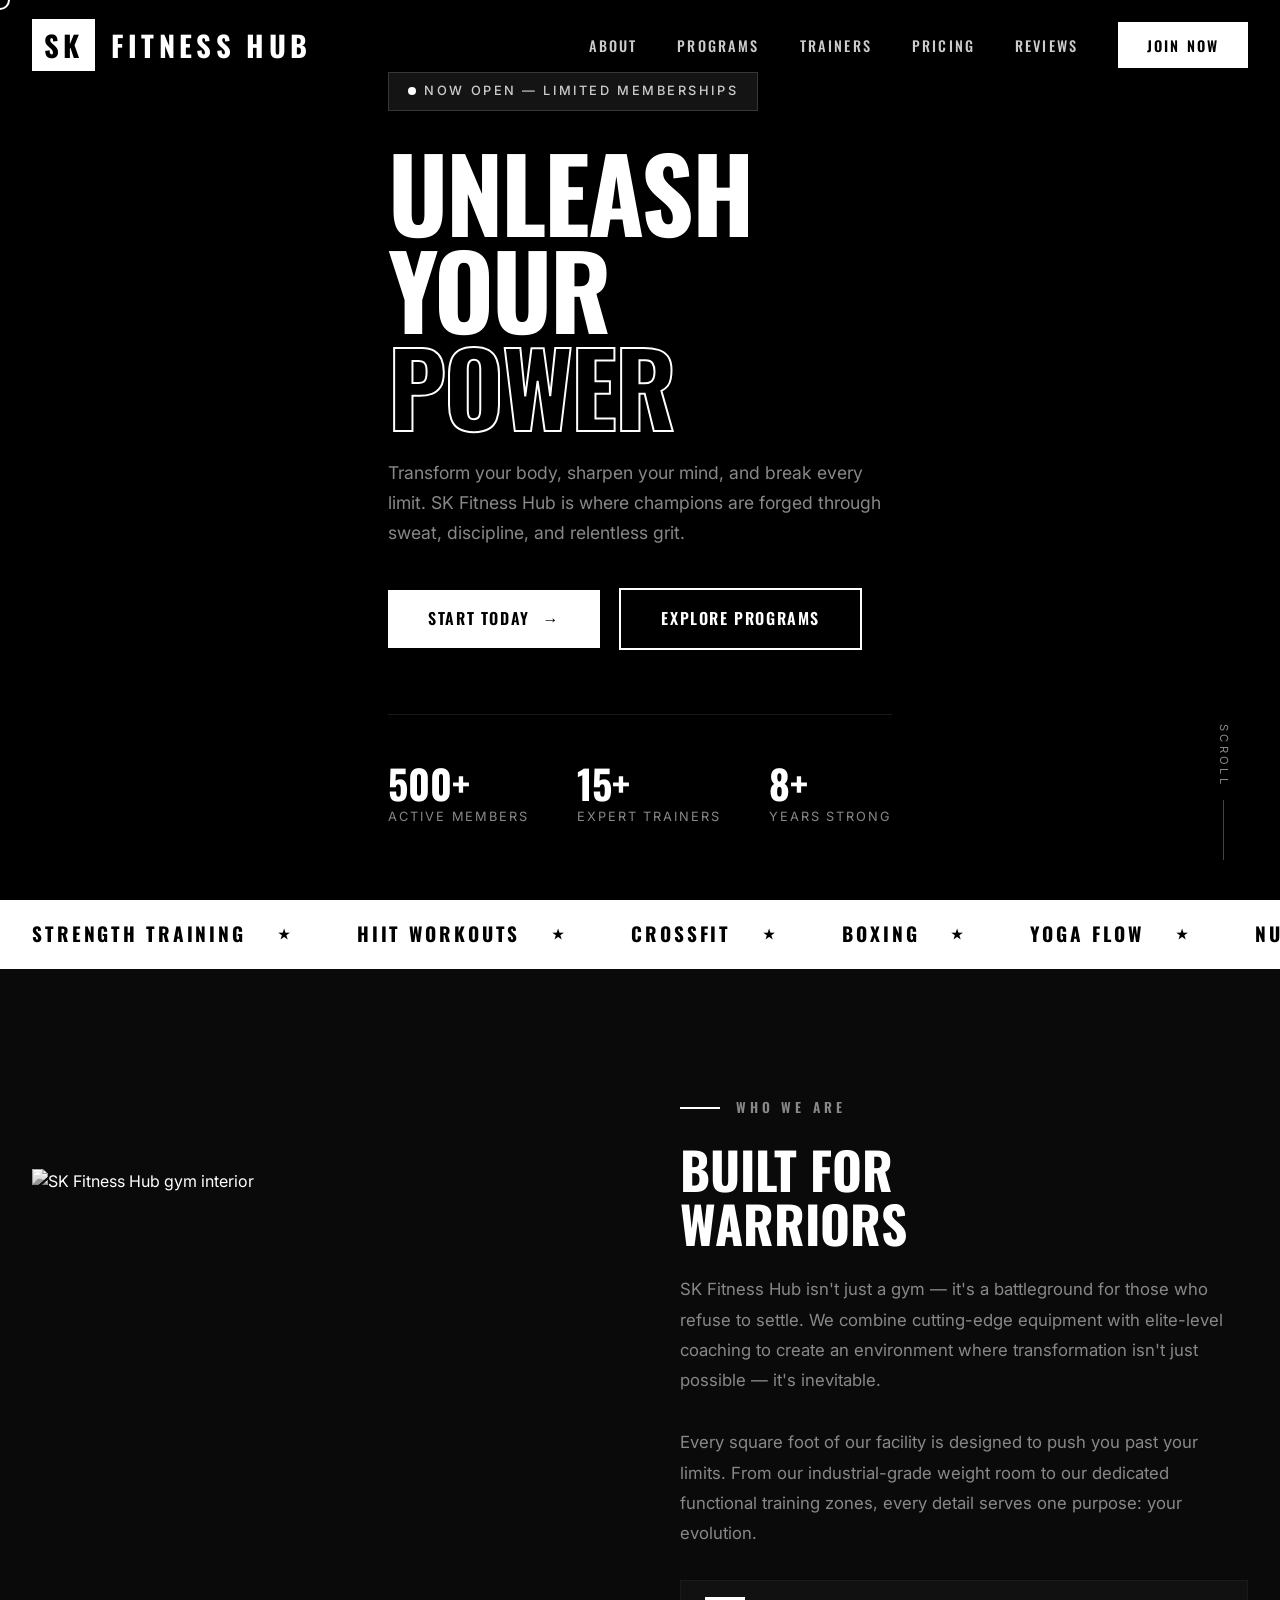
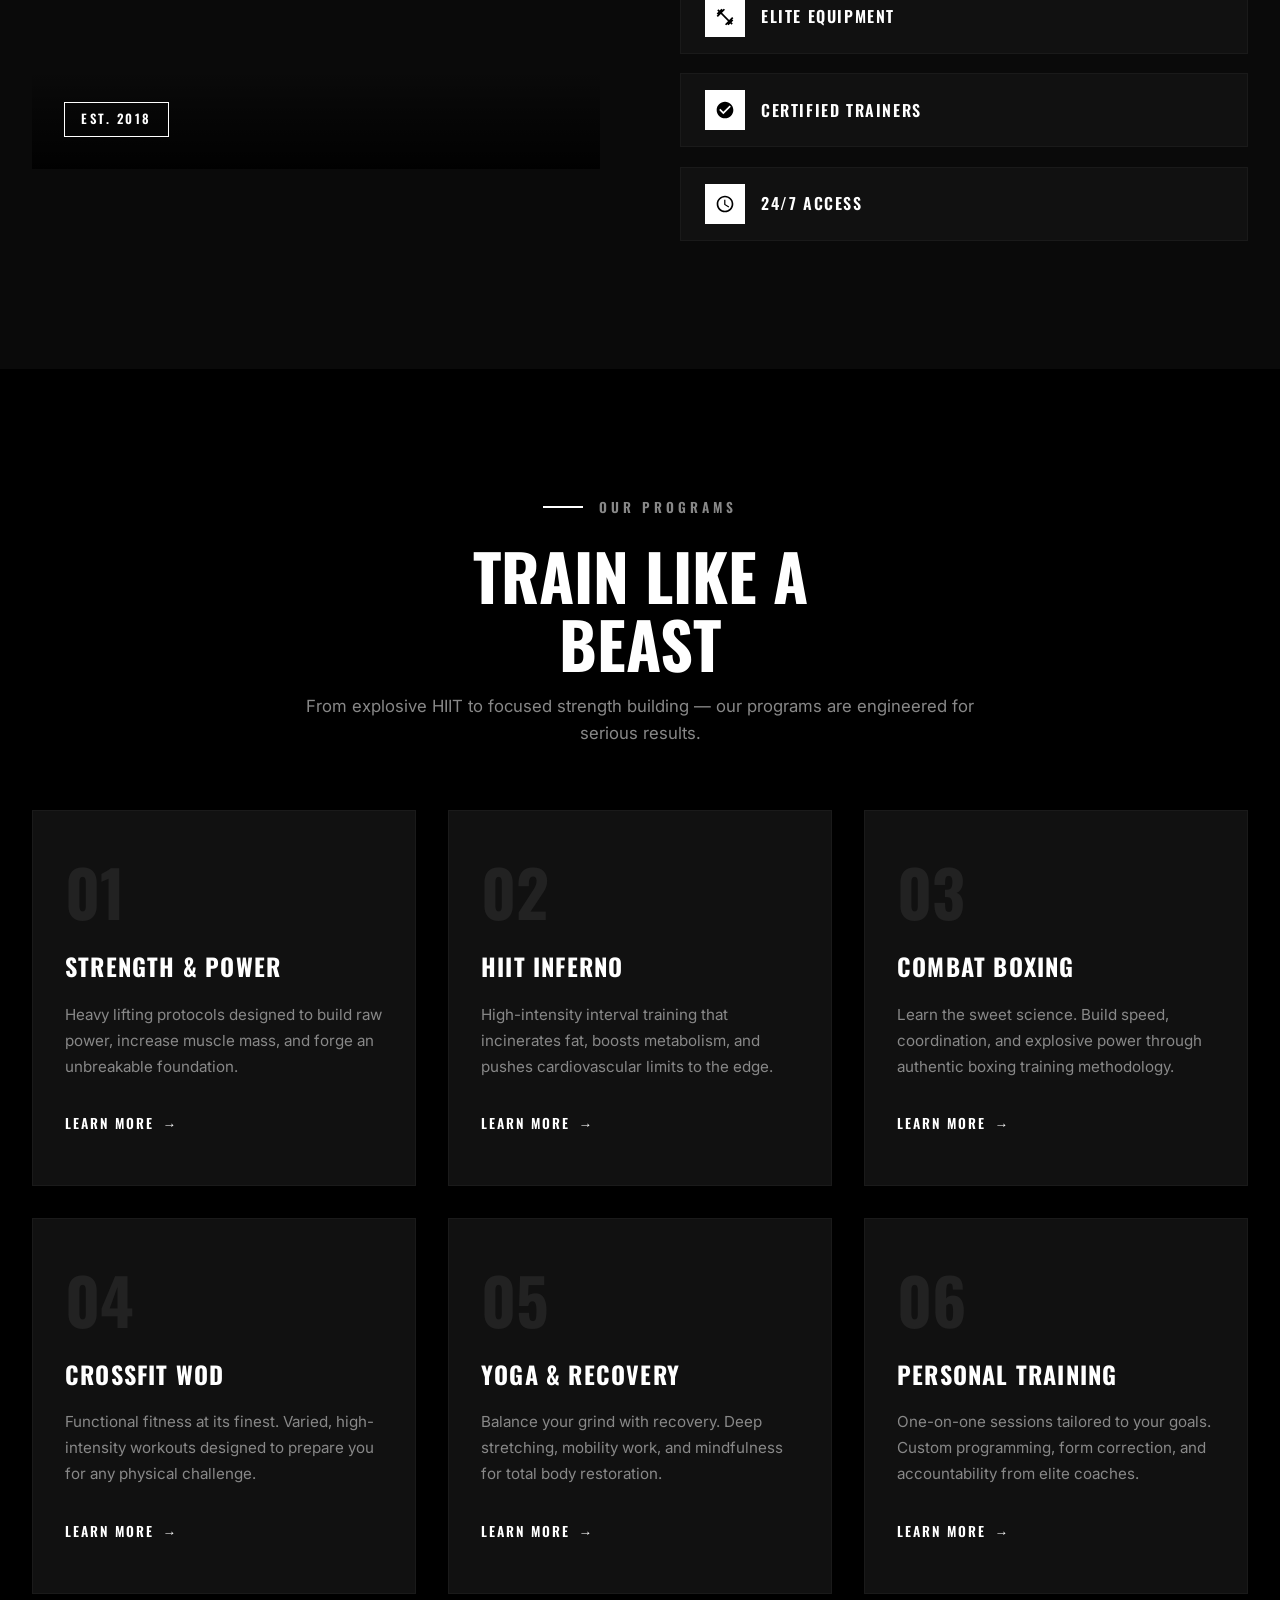
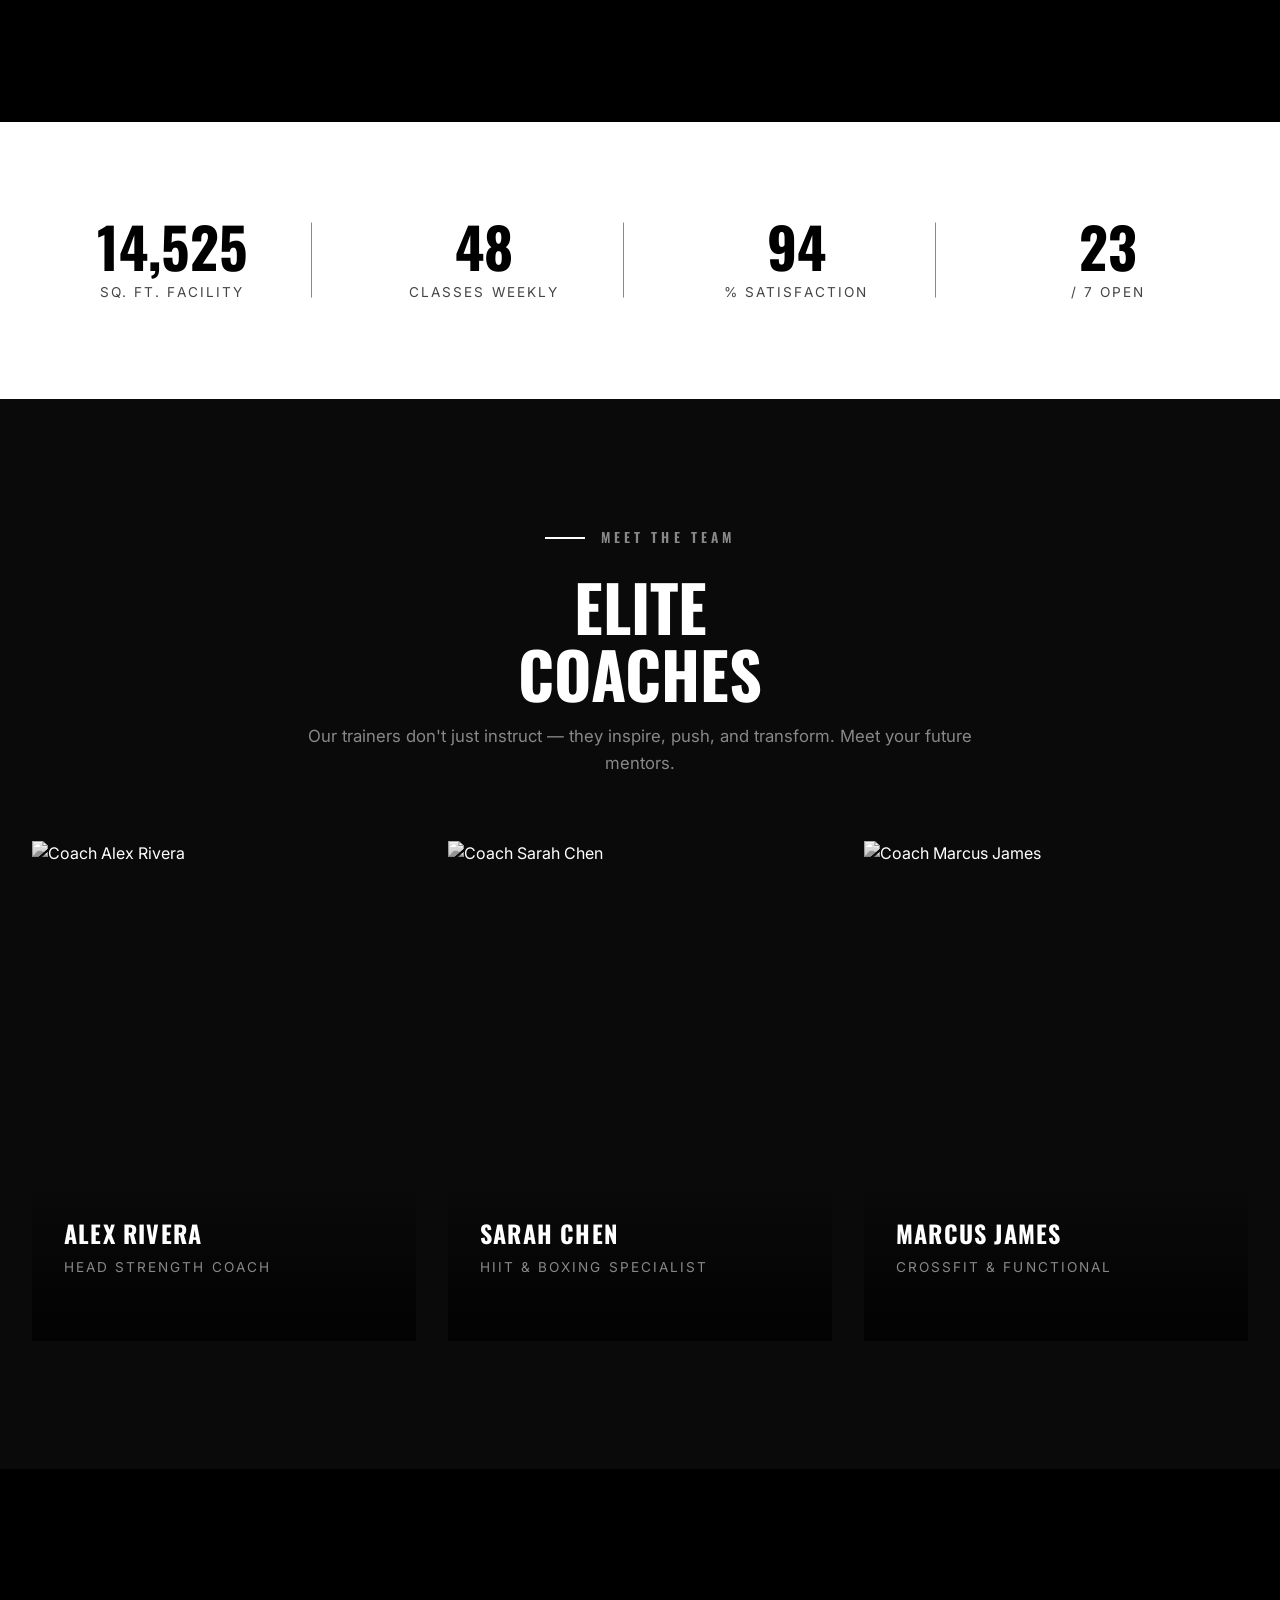
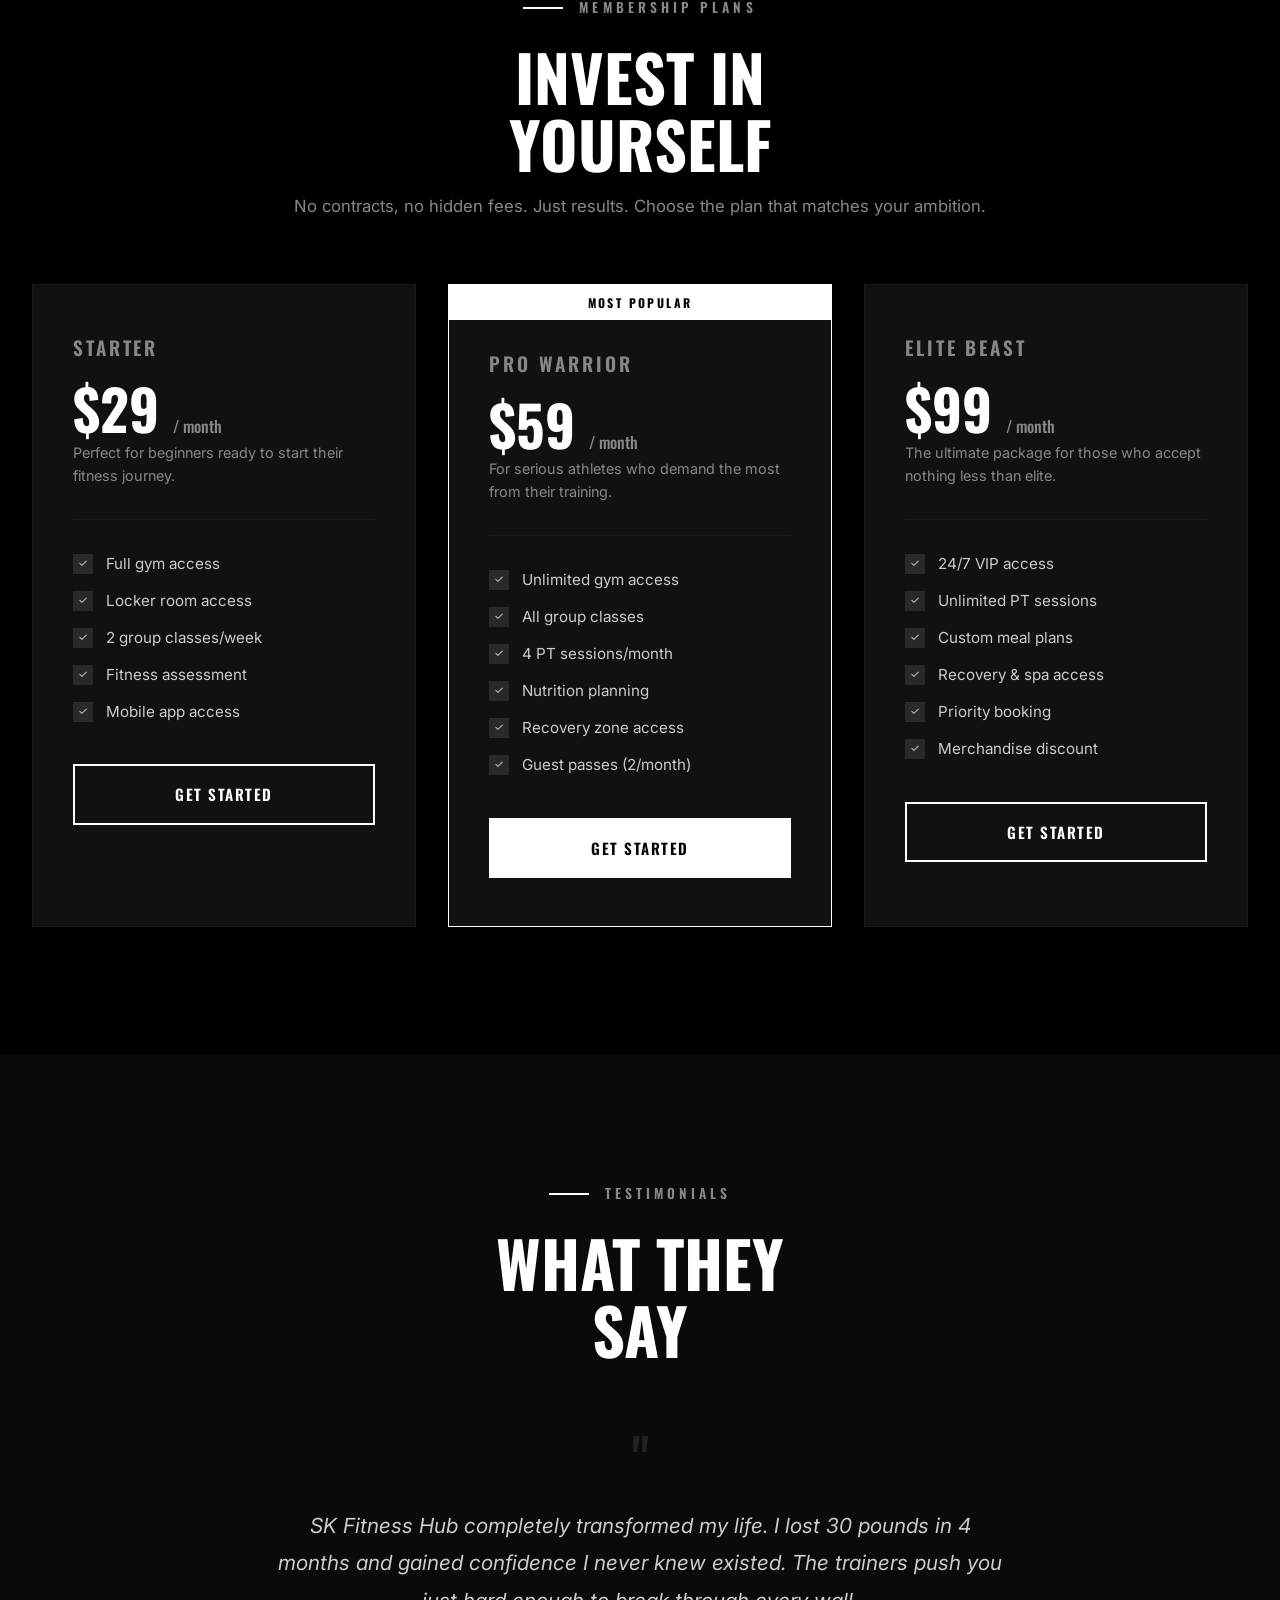
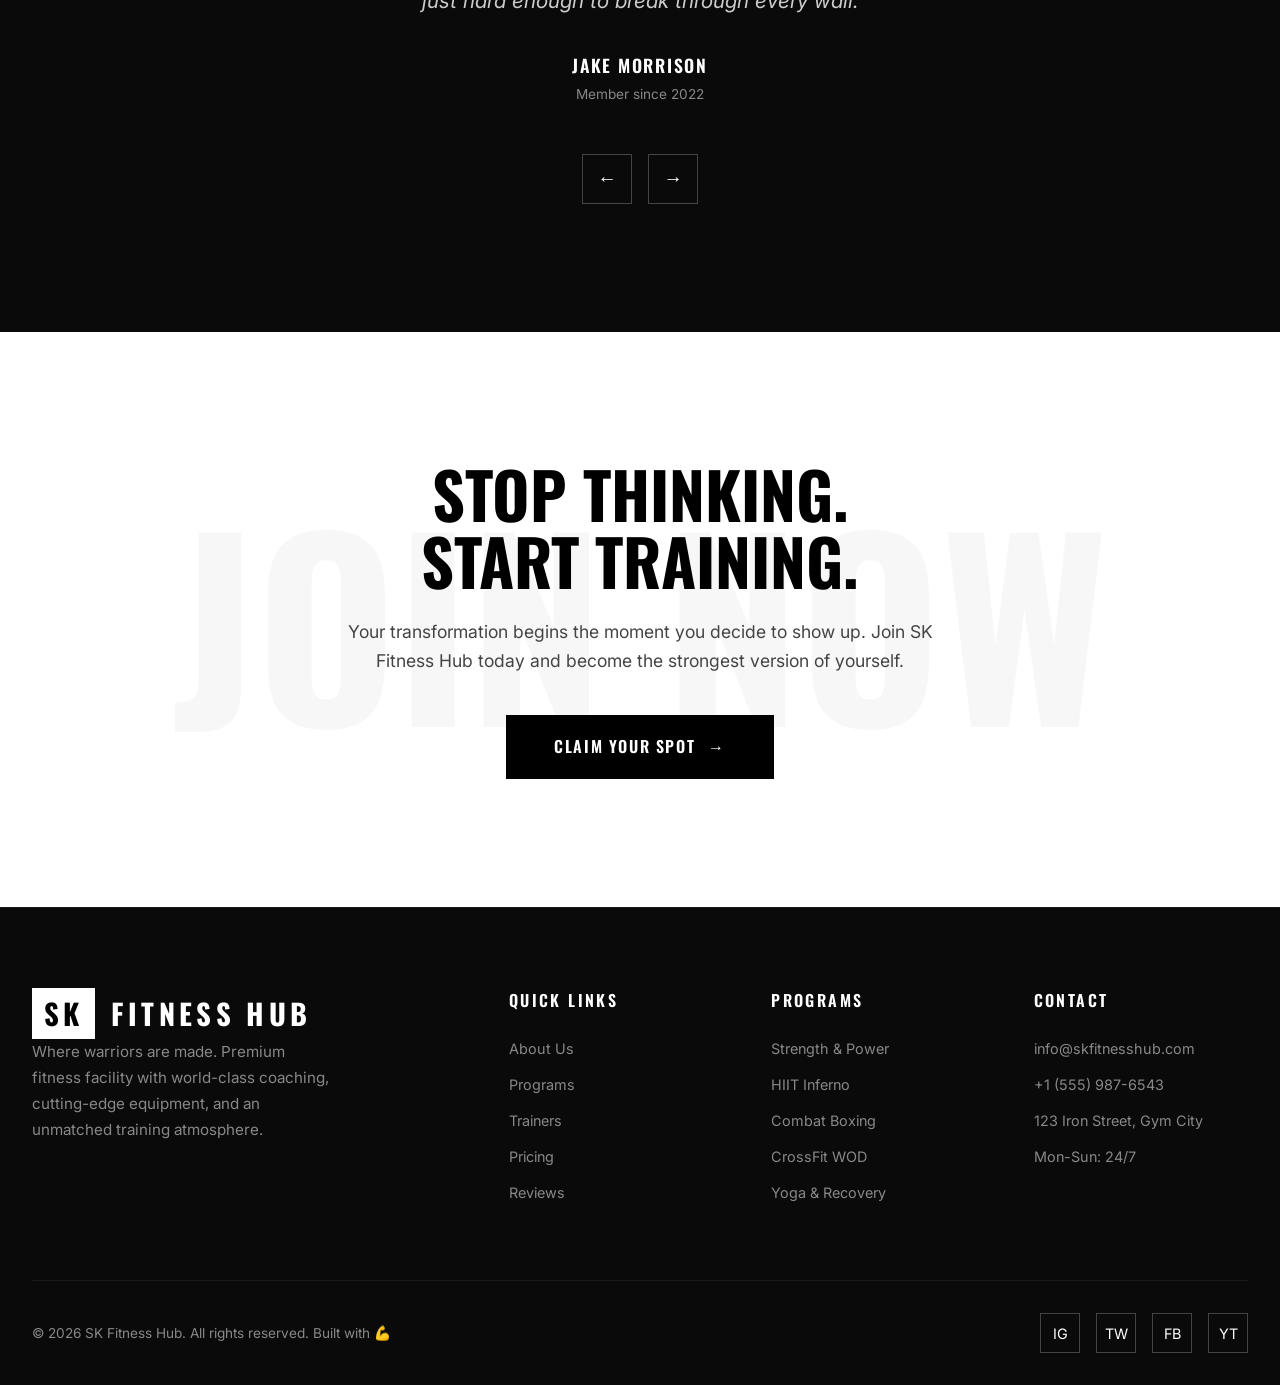
==== index.html @ d4495eb9 "Add files via upload" ====
<!DOCTYPE html>
<html lang="en">
<head>
  <meta charset="UTF-8">
  <meta name="viewport" content="width=device-width, initial-scale=1.0">
  <meta name="description" content="SK Fitness Hub — Unleash your power. Premium gym & fitness center with world-class trainers, modern equipment, and transformative programs.">
  <title>SK Fitness Hub — Unleash Your Power</title>
  <link rel="stylesheet" href="styles.css">
  <link rel="icon" href="data:image/svg+xml,<svg xmlns='http://www.w3.org/2000/svg' viewBox='0 0 100 100'><text y='.9em' font-size='90'>🏋️</text></svg>">
</head>
<body>

  <!-- LOADER -->
  <div id="loader">
    <div class="loader-content">
      <div class="loader-text">SK Fitness</div>
      <div class="loader-bar"></div>
    </div>
  </div>

  <!-- CUSTOM CURSOR -->
  <div class="cursor" id="cursor"></div>

  <!-- NAVBAR -->
  <nav class="navbar" id="navbar">
    <div class="container">
      <a href="#" class="logo"><span>SK</span> FITNESS HUB</a>
      <div class="nav-links" id="navLinks">
        <a href="#about">About</a>
        <a href="#programs">Programs</a>
        <a href="#trainers">Trainers</a>
        <a href="#pricing">Pricing</a>
        <a href="#testimonials">Reviews</a>
        <a href="#contact" class="nav-cta">Join Now</a>
      </div>
      <div class="menu-toggle" id="menuToggle">
        <span></span>
        <span></span>
        <span></span>
      </div>
    </div>
  </nav>

  <!-- HERO -->
  <section class="hero" id="hero">
    <div class="hero-bg">
      <img src="images/hero.png" alt="Fitness training">
    </div>
    <div class="hero-overlay"></div>
    <div class="container hero-content">
      <div class="hero-badge">
        <span class="dot"></span>
        Now Open — Limited Memberships
      </div>
      <h1>
        <div class="line"><span>Unleash</span></div>
        <div class="line"><span>Your</span></div>
        <div class="line"><span class="outline-text">Power</span></div>
      </h1>
      <p class="hero-desc">
        Transform your body, sharpen your mind, and break every limit. SK Fitness Hub is where champions are forged through sweat, discipline, and relentless grit.
      </p>
      <div class="hero-actions">
        <a href="#pricing" class="btn-primary">
          <span>Start Today</span>
          <span class="arrow">→</span>
        </a>
        <a href="#programs" class="btn-outline">Explore Programs</a>
      </div>
      <div class="hero-stats">
        <div class="stat">
          <div class="stat-number" data-count="500">0</div>
          <div class="stat-label">Active Members</div>
        </div>
        <div class="stat">
          <div class="stat-number" data-count="15">0</div>
          <div class="stat-label">Expert Trainers</div>
        </div>
        <div class="stat">
          <div class="stat-number" data-count="8">0</div>
          <div class="stat-label">Years Strong</div>
        </div>
      </div>
    </div>
    <div class="scroll-indicator">
      <span>Scroll</span>
      <div class="scroll-line"></div>
    </div>
  </section>

  <!-- MARQUEE -->
  <div class="marquee-section">
    <div class="marquee-track">
      <span>Strength Training</span>
      <span>HIIT Workouts</span>
      <span>CrossFit</span>
      <span>Boxing</span>
      <span>Yoga Flow</span>
      <span>Nutrition Plans</span>
      <span>Personal Training</span>
      <span>Body Building</span>
      <span>Strength Training</span>
      <span>HIIT Workouts</span>
      <span>CrossFit</span>
      <span>Boxing</span>
      <span>Yoga Flow</span>
      <span>Nutrition Plans</span>
      <span>Personal Training</span>
      <span>Body Building</span>
    </div>
  </div>

  <!-- ABOUT -->
  <section class="about section-padding" id="about">
    <div class="container about-grid">
      <div class="about-image reveal-left">
        <img src="images/gym.png" alt="SK Fitness Hub gym interior">
        <div class="about-image-overlay">
          <span class="tag">Est. 2018</span>
        </div>
      </div>
      <div class="about-text reveal-right">
        <div class="section-label">Who We Are</div>
        <h2>Built for<br>Warriors</h2>
        <p>
          SK Fitness Hub isn't just a gym — it's a battleground for those who refuse to settle. We combine cutting-edge equipment with elite-level coaching to create an environment where transformation isn't just possible — it's inevitable.
        </p>
        <p>
          Every square foot of our facility is designed to push you past your limits. From our industrial-grade weight room to our dedicated functional training zones, every detail serves one purpose: your evolution.
        </p>
        <div class="feature-list">
          <div class="feature-item">
            <div class="feature-icon">
              <svg viewBox="0 0 24 24"><path d="M20.57 14.86L22 13.43 20.57 12 17 15.57 8.43 7 12 3.43 10.57 2 9.14 3.43 7.71 2 5.57 4.14 4.14 2.71 2.71 4.14l1.43 1.43L2 7.71l1.43 1.43L2 10.57 3.43 12 7 8.43 15.57 17 12 20.57 13.43 22l1.43-1.43L16.29 22l2.14-2.14 1.43 1.43 1.43-1.43-1.43-1.43L22 16.29z"/></svg>
            </div>
            <h4>Elite Equipment</h4>
          </div>
          <div class="feature-item">
            <div class="feature-icon">
              <svg viewBox="0 0 24 24"><path d="M12 2C6.48 2 2 6.48 2 12s4.48 10 10 10 10-4.48 10-10S17.52 2 12 2zm-2 15l-5-5 1.41-1.41L10 14.17l7.59-7.59L19 8l-9 9z"/></svg>
            </div>
            <h4>Certified Trainers</h4>
          </div>
          <div class="feature-item">
            <div class="feature-icon">
              <svg viewBox="0 0 24 24"><path d="M11.99 2C6.47 2 2 6.48 2 12s4.47 10 9.99 10C17.52 22 22 17.52 22 12S17.52 2 11.99 2zM12 20c-4.42 0-8-3.58-8-8s3.58-8 8-8 8 3.58 8 8-3.58 8-8 8zm.5-13H11v6l5.25 3.15.75-1.23-4.5-2.67z"/></svg>
            </div>
            <h4>24/7 Access</h4>
          </div>
        </div>
      </div>
    </div>
  </section>

  <!-- PROGRAMS -->
  <section class="programs section-padding" id="programs">
    <div class="container">
      <div class="section-header reveal">
        <div class="section-label" style="justify-content: center;">Our Programs</div>
        <h2>Train Like a<br>Beast</h2>
        <p>From explosive HIIT to focused strength building — our programs are engineered for serious results.</p>
      </div>
      <div class="programs-grid">
        <div class="program-card reveal">
          <div class="program-number">01</div>
          <h3>Strength & Power</h3>
          <p>Heavy lifting protocols designed to build raw power, increase muscle mass, and forge an unbreakable foundation.</p>
          <a href="#" class="program-link">
            Learn More <span class="arrow">→</span>
          </a>
        </div>
        <div class="program-card reveal">
          <div class="program-number">02</div>
          <h3>HIIT Inferno</h3>
          <p>High-intensity interval training that incinerates fat, boosts metabolism, and pushes cardiovascular limits to the edge.</p>
          <a href="#" class="program-link">
            Learn More <span class="arrow">→</span>
          </a>
        </div>
        <div class="program-card reveal">
          <div class="program-number">03</div>
          <h3>Combat Boxing</h3>
          <p>Learn the sweet science. Build speed, coordination, and explosive power through authentic boxing training methodology.</p>
          <a href="#" class="program-link">
            Learn More <span class="arrow">→</span>
          </a>
        </div>
        <div class="program-card reveal">
          <div class="program-number">04</div>
          <h3>CrossFit WOD</h3>
          <p>Functional fitness at its finest. Varied, high-intensity workouts designed to prepare you for any physical challenge.</p>
          <a href="#" class="program-link">
            Learn More <span class="arrow">→</span>
          </a>
        </div>
        <div class="program-card reveal">
          <div class="program-number">05</div>
          <h3>Yoga & Recovery</h3>
          <p>Balance your grind with recovery. Deep stretching, mobility work, and mindfulness for total body restoration.</p>
          <a href="#" class="program-link">
            Learn More <span class="arrow">→</span>
          </a>
        </div>
        <div class="program-card reveal">
          <div class="program-number">06</div>
          <h3>Personal Training</h3>
          <p>One-on-one sessions tailored to your goals. Custom programming, form correction, and accountability from elite coaches.</p>
          <a href="#" class="program-link">
            Learn More <span class="arrow">→</span>
          </a>
        </div>
      </div>
    </div>
  </section>

  <!-- STATS BANNER -->
  <div class="stats-banner">
    <div class="container">
      <div class="stats-grid">
        <div class="stat-block reveal">
          <div class="number" data-count="15000">0</div>
          <div class="label">Sq. Ft. Facility</div>
        </div>
        <div class="stat-block reveal">
          <div class="number" data-count="50">0</div>
          <div class="label">Classes Weekly</div>
        </div>
        <div class="stat-block reveal">
          <div class="number" data-count="98">0</div>
          <div class="label">% Satisfaction</div>
        </div>
        <div class="stat-block reveal">
          <div class="number" data-count="24">0</div>
          <div class="label">/ 7 Open</div>
        </div>
      </div>
    </div>
  </div>

  <!-- TRAINERS -->
  <section class="trainers section-padding" id="trainers">
    <div class="container">
      <div class="section-header reveal">
        <div class="section-label" style="justify-content: center;">Meet The Team</div>
        <h2>Elite<br>Coaches</h2>
        <p>Our trainers don't just instruct — they inspire, push, and transform. Meet your future mentors.</p>
      </div>
      <div class="trainers-grid">
        <div class="trainer-card reveal">
          <img src="images/trainer.png" alt="Coach Alex Rivera">
          <div class="trainer-info">
            <h3>Alex Rivera</h3>
            <div class="role">Head Strength Coach</div>
            <div class="trainer-socials">
              <a href="#">IG</a>
              <a href="#">TW</a>
              <a href="#">LI</a>
            </div>
          </div>
        </div>
        <div class="trainer-card reveal">
          <img src="images/hero.png" alt="Coach Sarah Chen">
          <div class="trainer-info">
            <h3>Sarah Chen</h3>
            <div class="role">HIIT & Boxing Specialist</div>
            <div class="trainer-socials">
              <a href="#">IG</a>
              <a href="#">TW</a>
              <a href="#">LI</a>
            </div>
          </div>
        </div>
        <div class="trainer-card reveal">
          <img src="images/gym.png" alt="Coach Marcus James">
          <div class="trainer-info">
            <h3>Marcus James</h3>
            <div class="role">CrossFit & Functional</div>
            <div class="trainer-socials">
              <a href="#">IG</a>
              <a href="#">TW</a>
              <a href="#">LI</a>
            </div>
          </div>
        </div>
      </div>
    </div>
  </section>

  <!-- PRICING -->
  <section class="pricing section-padding" id="pricing">
    <div class="container">
      <div class="section-header reveal">
        <div class="section-label" style="justify-content: center;">Membership Plans</div>
        <h2>Invest In<br>Yourself</h2>
        <p>No contracts, no hidden fees. Just results. Choose the plan that matches your ambition.</p>
      </div>
      <div class="pricing-grid">
        <!-- STARTER -->
        <div class="pricing-card reveal">
          <div class="pricing-name">Starter</div>
          <div class="pricing-price">$29 <span>/ month</span></div>
          <div class="pricing-desc">Perfect for beginners ready to start their fitness journey.</div>
          <ul class="pricing-features">
            <li><span class="check">✓</span> Full gym access</li>
            <li><span class="check">✓</span> Locker room access</li>
            <li><span class="check">✓</span> 2 group classes/week</li>
            <li><span class="check">✓</span> Fitness assessment</li>
            <li><span class="check">✓</span> Mobile app access</li>
          </ul>
          <a href="#" class="pricing-btn">Get Started</a>
        </div>
        <!-- PRO -->
        <div class="pricing-card featured reveal">
          <div class="pricing-name">Pro Warrior</div>
          <div class="pricing-price">$59 <span>/ month</span></div>
          <div class="pricing-desc">For serious athletes who demand the most from their training.</div>
          <ul class="pricing-features">
            <li><span class="check">✓</span> Unlimited gym access</li>
            <li><span class="check">✓</span> All group classes</li>
            <li><span class="check">✓</span> 4 PT sessions/month</li>
            <li><span class="check">✓</span> Nutrition planning</li>
            <li><span class="check">✓</span> Recovery zone access</li>
            <li><span class="check">✓</span> Guest passes (2/month)</li>
          </ul>
          <a href="#" class="pricing-btn">Get Started</a>
        </div>
        <!-- ELITE -->
        <div class="pricing-card reveal">
          <div class="pricing-name">Elite Beast</div>
          <div class="pricing-price">$99 <span>/ month</span></div>
          <div class="pricing-desc">The ultimate package for those who accept nothing less than elite.</div>
          <ul class="pricing-features">
            <li><span class="check">✓</span> 24/7 VIP access</li>
            <li><span class="check">✓</span> Unlimited PT sessions</li>
            <li><span class="check">✓</span> Custom meal plans</li>
            <li><span class="check">✓</span> Recovery & spa access</li>
            <li><span class="check">✓</span> Priority booking</li>
            <li><span class="check">✓</span> Merchandise discount</li>
          </ul>
          <a href="#" class="pricing-btn">Get Started</a>
        </div>
      </div>
    </div>
  </section>

  <!-- TESTIMONIALS -->
  <section class="testimonials section-padding" id="testimonials">
    <div class="container">
      <div class="section-header reveal">
        <div class="section-label" style="justify-content: center;">Testimonials</div>
        <h2>What They<br>Say</h2>
      </div>
      <div class="testimonial-slider reveal">
        <div class="testimonial-track" id="testimonialTrack">
          <div class="testimonial-item">
            <div class="testimonial-quote">"</div>
            <p class="testimonial-text">SK Fitness Hub completely transformed my life. I lost 30 pounds in 4 months and gained confidence I never knew existed. The trainers push you just hard enough to break through every wall.</p>
            <div class="testimonial-author">Jake Morrison</div>
            <div class="testimonial-role">Member since 2022</div>
          </div>
          <div class="testimonial-item">
            <div class="testimonial-quote">"</div>
            <p class="testimonial-text">The atmosphere here is electric. Every time I walk in, I feel the energy that drives me to go harder. The community, the coaches, the equipment — everything is world-class.</p>
            <div class="testimonial-author">Priya Sharma</div>
            <div class="testimonial-role">Pro Warrior Member</div>
          </div>
          <div class="testimonial-item">
            <div class="testimonial-quote">"</div>
            <p class="testimonial-text">As a competitive athlete, I need a facility that matches my intensity. SK Fitness Hub exceeded every expectation. The strength coaching here is absolutely elite-level.</p>
            <div class="testimonial-author">Marcus Williams</div>
            <div class="testimonial-role">Elite Beast Member</div>
          </div>
        </div>
        <div class="testimonial-nav">
          <button id="prevBtn" aria-label="Previous testimonial">←</button>
          <button id="nextBtn" aria-label="Next testimonial">→</button>
        </div>
      </div>
    </div>
  </section>

  <!-- CTA -->
  <section class="cta-section" id="contact">
    <div class="container">
      <h2 class="reveal">Stop Thinking.<br>Start Training.</h2>
      <p class="reveal">Your transformation begins the moment you decide to show up. Join SK Fitness Hub today and become the strongest version of yourself.</p>
      <a href="#pricing" class="btn-dark reveal">
        <span>Claim Your Spot</span>
        <span>→</span>
      </a>
    </div>
  </section>

  <!-- FOOTER -->
  <footer class="footer">
    <div class="container">
      <div class="footer-grid">
        <div class="footer-brand">
          <a href="#" class="logo"><span>SK</span> FITNESS HUB</a>
          <p>Where warriors are made. Premium fitness facility with world-class coaching, cutting-edge equipment, and an unmatched training atmosphere.</p>
        </div>
        <div class="footer-col">
          <h4>Quick Links</h4>
          <a href="#about">About Us</a>
          <a href="#programs">Programs</a>
          <a href="#trainers">Trainers</a>
          <a href="#pricing">Pricing</a>
          <a href="#testimonials">Reviews</a>
        </div>
        <div class="footer-col">
          <h4>Programs</h4>
          <a href="#">Strength & Power</a>
          <a href="#">HIIT Inferno</a>
          <a href="#">Combat Boxing</a>
          <a href="#">CrossFit WOD</a>
          <a href="#">Yoga & Recovery</a>
        </div>
        <div class="footer-col">
          <h4>Contact</h4>
          <a href="#">info@skfitnesshub.com</a>
          <a href="#">+1 (555) 987-6543</a>
          <a href="#">123 Iron Street, Gym City</a>
          <a href="#">Mon-Sun: 24/7</a>
        </div>
      </div>
      <div class="footer-bottom">
        <p>&copy; 2026 SK Fitness Hub. All rights reserved. Built with 💪</p>
        <div class="footer-socials">
          <a href="#" aria-label="Instagram">IG</a>
          <a href="#" aria-label="Twitter">TW</a>
          <a href="#" aria-label="Facebook">FB</a>
          <a href="#" aria-label="YouTube">YT</a>
        </div>
      </div>
    </div>
  </footer>

  <!-- BACK TO TOP -->
  <button class="back-to-top" id="backToTop" aria-label="Back to top">↑</button>

  <script src="script.js"></script>
</body>
</html>
---- styles.css ----
/* ============================================
   SK FITNESS HUB — DESIGN SYSTEM
   Dark. Bold. Aggressive.
   ============================================ */

/* === IMPORTS === */
@import url('https://fonts.googleapis.com/css2?family=Oswald:wght@400;500;600;700&family=Inter:wght@300;400;500;600;700&display=swap');

/* === ROOT VARIABLES === */
:root {
  --black: #000000;
  --black-soft: #0a0a0a;
  --black-card: #111111;
  --black-border: #1a1a1a;
  --gray-dark: #222222;
  --gray-mid: #444444;
  --gray-light: #888888;
  --white: #ffffff;
  --white-soft: #f0f0f0;
  --white-muted: #cccccc;
  --accent: #ffffff;

  --font-display: 'Oswald', sans-serif;
  --font-body: 'Inter', sans-serif;

  --transition-fast: 0.2s cubic-bezier(0.4, 0, 0.2, 1);
  --transition-smooth: 0.4s cubic-bezier(0.25, 0.46, 0.45, 0.94);
  --transition-bounce: 0.6s cubic-bezier(0.68, -0.55, 0.265, 1.55);
}

/* === RESET === */
*, *::before, *::after {
  margin: 0;
  padding: 0;
  box-sizing: border-box;
}

html {
  scroll-behavior: smooth;
  overflow-x: hidden;
}

body {
  font-family: var(--font-body);
  background: var(--black);
  color: var(--white);
  line-height: 1.6;
  overflow-x: hidden;
  -webkit-font-smoothing: antialiased;
  -moz-osx-font-smoothing: grayscale;
}

a {
  text-decoration: none;
  color: inherit;
}

ul { list-style: none; }

img {
  max-width: 100%;
  display: block;
}

/* === UTILITY === */
.container {
  max-width: 1280px;
  margin: 0 auto;
  padding: 0 2rem;
}

.section-padding {
  padding: 8rem 0;
}

.text-center { text-align: center; }

/* === LOADING SCREEN === */
#loader {
  position: fixed;
  top: 0;
  left: 0;
  width: 100%;
  height: 100%;
  background: var(--black);
  display: flex;
  align-items: center;
  justify-content: center;
  z-index: 99999;
  transition: opacity 0.6s ease, visibility 0.6s ease;
}

#loader.hidden {
  opacity: 0;
  visibility: hidden;
}

.loader-content {
  text-align: center;
}

.loader-text {
  font-family: var(--font-display);
  font-size: 3rem;
  font-weight: 700;
  text-transform: uppercase;
  letter-spacing: 0.3em;
  color: var(--white);
  animation: loaderPulse 1s ease-in-out infinite;
}

.loader-bar {
  width: 200px;
  height: 3px;
  background: var(--gray-dark);
  margin: 1.5rem auto 0;
  border-radius: 2px;
  overflow: hidden;
}

.loader-bar::after {
  content: '';
  display: block;
  width: 40%;
  height: 100%;
  background: var(--white);
  animation: loaderSlide 1s ease-in-out infinite;
}

@keyframes loaderPulse {
  0%, 100% { opacity: 1; }
  50% { opacity: 0.4; }
}

@keyframes loaderSlide {
  0% { transform: translateX(-100%); }
  100% { transform: translateX(350%); }
}

/* === CUSTOM CURSOR === */
.cursor {
  width: 20px;
  height: 20px;
  border: 2px solid var(--white);
  border-radius: 50%;
  position: fixed;
  pointer-events: none;
  z-index: 99998;
  transition: transform 0.15s ease, background 0.15s ease;
  mix-blend-mode: difference;
}

.cursor.active {
  transform: scale(2.5);
  background: rgba(255, 255, 255, 0.1);
}

/* === NAVBAR === */
.navbar {
  position: fixed;
  top: 0;
  left: 0;
  width: 100%;
  z-index: 1000;
  padding: 1.2rem 0;
  transition: all var(--transition-smooth);
  background: transparent;
}

.navbar.scrolled {
  background: rgba(0, 0, 0, 0.95);
  backdrop-filter: blur(20px);
  border-bottom: 1px solid var(--black-border);
  padding: 0.8rem 0;
}

.navbar .container {
  display: flex;
  align-items: center;
  justify-content: space-between;
}

.logo {
  font-family: var(--font-display);
  font-size: 1.8rem;
  font-weight: 700;
  text-transform: uppercase;
  letter-spacing: 0.15em;
  color: var(--white);
  position: relative;
}

.logo span {
  display: inline-block;
  background: var(--white);
  color: var(--black);
  padding: 0.1em 0.4em;
  margin-right: 0.3rem;
  font-weight: 700;
}

.nav-links {
  display: flex;
  align-items: center;
  gap: 2.5rem;
}

.nav-links a {
  font-family: var(--font-display);
  font-size: 0.9rem;
  font-weight: 500;
  text-transform: uppercase;
  letter-spacing: 0.15em;
  color: var(--white-muted);
  position: relative;
  transition: color var(--transition-fast);
}

.nav-links a::after {
  content: '';
  position: absolute;
  bottom: -4px;
  left: 0;
  width: 0;
  height: 2px;
  background: var(--white);
  transition: width var(--transition-smooth);
}

.nav-links a:hover {
  color: var(--white);
}

.nav-links a:hover::after {
  width: 100%;
}

.nav-cta {
  font-family: var(--font-display) !important;
  background: var(--white) !important;
  color: var(--black) !important;
  padding: 0.7rem 1.8rem;
  font-weight: 600 !important;
  letter-spacing: 0.1em;
  transition: all var(--transition-fast) !important;
  display: inline-block;
}

.nav-cta:hover {
  background: transparent !important;
  color: var(--white) !important;
  outline: 2px solid var(--white);
}

.nav-cta::after {
  display: none !important;
}

/* Mobile Menu Toggle */
.menu-toggle {
  display: none;
  flex-direction: column;
  gap: 6px;
  cursor: pointer;
  z-index: 1001;
  padding: 5px;
}

.menu-toggle span {
  width: 30px;
  height: 2px;
  background: var(--white);
  transition: all var(--transition-fast);
  display: block;
}

.menu-toggle.active span:nth-child(1) {
  transform: rotate(45deg) translate(6px, 6px);
}

.menu-toggle.active span:nth-child(2) {
  opacity: 0;
}

.menu-toggle.active span:nth-child(3) {
  transform: rotate(-45deg) translate(6px, -6px);
}

/* === HERO SECTION === */
.hero {
  min-height: 100vh;
  display: flex;
  align-items: center;
  position: relative;
  overflow: hidden;
  background: var(--black);
}

.hero-bg {
  position: absolute;
  top: 0;
  left: 0;
  width: 100%;
  height: 100%;
  z-index: 1;
}

.hero-bg img {
  width: 100%;
  height: 100%;
  object-fit: cover;
  opacity: 0.35;
  filter: grayscale(100%) contrast(1.2);
}

.hero-overlay {
  position: absolute;
  top: 0;
  left: 0;
  width: 100%;
  height: 100%;
  background: linear-gradient(
    to right,
    rgba(0, 0, 0, 0.95) 0%,
    rgba(0, 0, 0, 0.7) 50%,
    rgba(0, 0, 0, 0.4) 100%
  );
  z-index: 2;
}

.hero-content {
  position: relative;
  z-index: 3;
  max-width: 750px;
}

.hero-badge {
  display: inline-flex;
  align-items: center;
  gap: 0.5rem;
  background: rgba(255, 255, 255, 0.08);
  border: 1px solid rgba(255, 255, 255, 0.15);
  padding: 0.5rem 1.2rem;
  font-size: 0.8rem;
  font-weight: 500;
  text-transform: uppercase;
  letter-spacing: 0.2em;
  color: var(--white-muted);
  margin-bottom: 2rem;
  backdrop-filter: blur(10px);
}

.hero-badge .dot {
  width: 8px;
  height: 8px;
  background: var(--white);
  border-radius: 50%;
  animation: badgePulse 2s ease-in-out infinite;
}

@keyframes badgePulse {
  0%, 100% { opacity: 1; transform: scale(1); }
  50% { opacity: 0.4; transform: scale(0.8); }
}

.hero h1 {
  font-family: var(--font-display);
  font-size: clamp(3.5rem, 8vw, 7rem);
  font-weight: 700;
  line-height: 0.95;
  text-transform: uppercase;
  letter-spacing: -0.02em;
  margin-bottom: 1.5rem;
}

.hero h1 .line {
  display: block;
  overflow: hidden;
}

.hero h1 .line span {
  display: inline-block;
  transform: translateY(110%);
  animation: slideUp 1s cubic-bezier(0.16, 1, 0.3, 1) forwards;
}

.hero h1 .line:nth-child(2) span {
  animation-delay: 0.15s;
}

.hero h1 .line:nth-child(3) span {
  animation-delay: 0.3s;
}

.hero h1 .outline-text {
  -webkit-text-stroke: 2px var(--white);
  color: transparent;
}

@keyframes slideUp {
  to { transform: translateY(0); }
}

.hero-desc {
  font-size: 1.1rem;
  color: var(--gray-light);
  line-height: 1.7;
  max-width: 500px;
  margin-bottom: 2.5rem;
  opacity: 0;
  animation: fadeIn 1s ease forwards 0.6s;
}

@keyframes fadeIn {
  to { opacity: 1; }
}

.hero-actions {
  display: flex;
  gap: 1.2rem;
  align-items: center;
  opacity: 0;
  animation: fadeIn 1s ease forwards 0.8s;
}

.btn-primary {
  font-family: var(--font-display);
  display: inline-flex;
  align-items: center;
  gap: 0.8rem;
  background: var(--white);
  color: var(--black);
  padding: 1rem 2.5rem;
  font-size: 1rem;
  font-weight: 600;
  text-transform: uppercase;
  letter-spacing: 0.1em;
  border: none;
  cursor: pointer;
  position: relative;
  overflow: hidden;
  transition: all var(--transition-fast);
}

.btn-primary::before {
  content: '';
  position: absolute;
  top: 0;
  left: -100%;
  width: 100%;
  height: 100%;
  background: var(--gray-dark);
  transition: left var(--transition-smooth);
  z-index: 0;
}

.btn-primary:hover::before {
  left: 0;
}

.btn-primary:hover {
  color: var(--white);
}

.btn-primary span {
  position: relative;
  z-index: 1;
}

.btn-primary .arrow {
  position: relative;
  z-index: 1;
  transition: transform var(--transition-fast);
}

.btn-primary:hover .arrow {
  transform: translateX(5px);
}

.btn-outline {
  font-family: var(--font-display);
  display: inline-flex;
  align-items: center;
  gap: 0.8rem;
  background: transparent;
  color: var(--white);
  padding: 1rem 2.5rem;
  font-size: 1rem;
  font-weight: 600;
  text-transform: uppercase;
  letter-spacing: 0.1em;
  border: 2px solid var(--white);
  cursor: pointer;
  transition: all var(--transition-fast);
}

.btn-outline:hover {
  background: var(--white);
  color: var(--black);
}

/* Hero Stats */
.hero-stats {
  display: flex;
  gap: 3rem;
  margin-top: 4rem;
  padding-top: 3rem;
  border-top: 1px solid rgba(255, 255, 255, 0.1);
  opacity: 0;
  animation: fadeIn 1s ease forwards 1s;
}

.stat {
  text-align: left;
}

.stat-number {
  font-family: var(--font-display);
  font-size: 2.5rem;
  font-weight: 700;
  line-height: 1;
  color: var(--white);
}

.stat-label {
  font-size: 0.8rem;
  color: var(--gray-light);
  text-transform: uppercase;
  letter-spacing: 0.15em;
  margin-top: 0.3rem;
}

/* Scroll Indicator */
.scroll-indicator {
  position: absolute;
  bottom: 2.5rem;
  right: 3rem;
  z-index: 3;
  display: flex;
  flex-direction: column;
  align-items: center;
  gap: 0.8rem;
  animation: fadeIn 1s ease forwards 1.2s;
  opacity: 0;
}

.scroll-indicator span {
  font-size: 0.7rem;
  text-transform: uppercase;
  letter-spacing: 0.3em;
  color: var(--gray-light);
  writing-mode: vertical-rl;
}

.scroll-line {
  width: 1px;
  height: 60px;
  background: var(--gray-mid);
  position: relative;
  overflow: hidden;
}

.scroll-line::after {
  content: '';
  position: absolute;
  top: -100%;
  left: 0;
  width: 100%;
  height: 100%;
  background: var(--white);
  animation: scrollDown 2s ease-in-out infinite;
}

@keyframes scrollDown {
  0% { top: -100%; }
  100% { top: 100%; }
}

/* === MARQUEE / TICKER === */
.marquee-section {
  background: var(--white);
  padding: 1.2rem 0;
  overflow: hidden;
}

.marquee-track {
  display: flex;
  animation: marquee 20s linear infinite;
  width: fit-content;
}

.marquee-track span {
  font-family: var(--font-display);
  font-size: 1.2rem;
  font-weight: 700;
  text-transform: uppercase;
  letter-spacing: 0.15em;
  color: var(--black);
  white-space: nowrap;
  padding: 0 2rem;
  display: flex;
  align-items: center;
  gap: 2rem;
}

.marquee-track span::after {
  content: '★';
  font-size: 0.8rem;
}

@keyframes marquee {
  0% { transform: translateX(0); }
  100% { transform: translateX(-50%); }
}

/* === ABOUT / FEATURES SECTION === */
.about {
  background: var(--black-soft);
  position: relative;
}

.about-grid {
  display: grid;
  grid-template-columns: 1fr 1fr;
  gap: 5rem;
  align-items: center;
}

.about-image {
  position: relative;
  overflow: hidden;
}

.about-image img {
  width: 100%;
  height: 600px;
  object-fit: cover;
  filter: grayscale(100%) contrast(1.1);
  transition: all 0.6s ease;
}

.about-image:hover img {
  filter: grayscale(0%) contrast(1);
  transform: scale(1.05);
}

.about-image-overlay {
  position: absolute;
  bottom: 0;
  left: 0;
  right: 0;
  padding: 2rem;
  background: linear-gradient(to top, rgba(0,0,0,0.9), transparent);
}

.about-image-overlay .tag {
  font-family: var(--font-display);
  font-size: 0.8rem;
  font-weight: 600;
  text-transform: uppercase;
  letter-spacing: 0.2em;
  color: var(--white);
  border: 1px solid var(--white);
  padding: 0.4rem 1rem;
  display: inline-block;
}

.section-label {
  font-family: var(--font-display);
  font-size: 0.85rem;
  font-weight: 600;
  text-transform: uppercase;
  letter-spacing: 0.3em;
  color: var(--gray-light);
  margin-bottom: 1.5rem;
  display: flex;
  align-items: center;
  gap: 1rem;
}

.section-label::before {
  content: '';
  width: 40px;
  height: 2px;
  background: var(--white);
}

.about-text h2 {
  font-family: var(--font-display);
  font-size: clamp(2.5rem, 4vw, 4rem);
  font-weight: 700;
  text-transform: uppercase;
  line-height: 1.05;
  margin-bottom: 1.5rem;
}

.about-text p {
  color: var(--gray-light);
  font-size: 1.05rem;
  line-height: 1.8;
  margin-bottom: 2rem;
}

.feature-list {
  display: grid;
  gap: 1.2rem;
}

.feature-item {
  display: flex;
  align-items: center;
  gap: 1rem;
  padding: 1rem 1.5rem;
  background: var(--black-card);
  border: 1px solid var(--black-border);
  transition: all var(--transition-fast);
}

.feature-item:hover {
  border-color: var(--white);
  transform: translateX(10px);
}

.feature-icon {
  width: 40px;
  height: 40px;
  background: var(--white);
  display: flex;
  align-items: center;
  justify-content: center;
  flex-shrink: 0;
}

.feature-icon svg {
  width: 20px;
  height: 20px;
  fill: var(--black);
}

.feature-item h4 {
  font-family: var(--font-display);
  font-size: 1rem;
  font-weight: 600;
  text-transform: uppercase;
  letter-spacing: 0.1em;
}

/* === PROGRAMS SECTION === */
.programs {
  background: var(--black);
  position: relative;
}

.section-header {
  text-align: center;
  max-width: 700px;
  margin: 0 auto 4rem;
}

.section-header h2 {
  font-family: var(--font-display);
  font-size: clamp(2.5rem, 5vw, 4.5rem);
  font-weight: 700;
  text-transform: uppercase;
  line-height: 1.05;
  margin-bottom: 1rem;
}

.section-header p {
  color: var(--gray-light);
  font-size: 1.05rem;
}

.programs-grid {
  display: grid;
  grid-template-columns: repeat(3, 1fr);
  gap: 2rem;
}

.program-card {
  background: var(--black-card);
  border: 1px solid var(--black-border);
  padding: 3rem 2rem;
  position: relative;
  overflow: hidden;
  transition: all var(--transition-smooth);
  cursor: pointer;
  group: true;
}

.program-card::before {
  content: '';
  position: absolute;
  top: 0;
  left: 0;
  width: 100%;
  height: 3px;
  background: var(--white);
  transform: scaleX(0);
  transform-origin: left;
  transition: transform var(--transition-smooth);
}

.program-card:hover::before {
  transform: scaleX(1);
}

.program-card:hover {
  border-color: var(--gray-mid);
  transform: translateY(-8px);
}

.program-number {
  font-family: var(--font-display);
  font-size: 4rem;
  font-weight: 700;
  color: var(--gray-dark);
  line-height: 1;
  margin-bottom: 1.5rem;
  transition: color var(--transition-fast);
}

.program-card:hover .program-number {
  color: var(--gray-mid);
}

.program-card h3 {
  font-family: var(--font-display);
  font-size: 1.5rem;
  font-weight: 700;
  text-transform: uppercase;
  letter-spacing: 0.05em;
  margin-bottom: 1rem;
}

.program-card p {
  color: var(--gray-light);
  font-size: 0.95rem;
  line-height: 1.7;
  margin-bottom: 2rem;
}

.program-link {
  font-family: var(--font-display);
  font-size: 0.85rem;
  font-weight: 600;
  text-transform: uppercase;
  letter-spacing: 0.15em;
  color: var(--white);
  display: inline-flex;
  align-items: center;
  gap: 0.5rem;
  transition: all var(--transition-fast);
}

.program-link .arrow {
  transition: transform var(--transition-fast);
}

.program-card:hover .program-link .arrow {
  transform: translateX(8px);
}

/* === STATS BANNER === */
.stats-banner {
  background: var(--white);
  padding: 4rem 0;
}

.stats-grid {
  display: grid;
  grid-template-columns: repeat(4, 1fr);
  gap: 2rem;
}

.stat-block {
  text-align: center;
  padding: 2rem;
  position: relative;
}

.stat-block:not(:last-child)::after {
  content: '';
  position: absolute;
  right: 0;
  top: 50%;
  transform: translateY(-50%);
  width: 1px;
  height: 50%;
  background: var(--gray-light);
}

.stat-block .number {
  font-family: var(--font-display);
  font-size: 3.5rem;
  font-weight: 700;
  color: var(--black);
  line-height: 1;
}

.stat-block .label {
  font-size: 0.85rem;
  color: var(--gray-mid);
  text-transform: uppercase;
  letter-spacing: 0.15em;
  margin-top: 0.5rem;
}

/* === TRAINERS SECTION === */
.trainers {
  background: var(--black-soft);
}

.trainers-grid {
  display: grid;
  grid-template-columns: repeat(3, 1fr);
  gap: 2rem;
}

.trainer-card {
  position: relative;
  overflow: hidden;
  cursor: pointer;
  group: true;
}

.trainer-card img {
  width: 100%;
  height: 500px;
  object-fit: cover;
  filter: grayscale(100%);
  transition: all 0.6s ease;
}

.trainer-card:hover img {
  filter: grayscale(0%);
  transform: scale(1.08);
}

.trainer-info {
  position: absolute;
  bottom: 0;
  left: 0;
  right: 0;
  padding: 2.5rem 2rem;
  background: linear-gradient(to top, rgba(0,0,0,0.95), transparent);
  transform: translateY(30px);
  transition: transform var(--transition-smooth);
}

.trainer-card:hover .trainer-info {
  transform: translateY(0);
}

.trainer-info h3 {
  font-family: var(--font-display);
  font-size: 1.5rem;
  font-weight: 700;
  text-transform: uppercase;
  letter-spacing: 0.05em;
}

.trainer-info .role {
  font-size: 0.85rem;
  color: var(--gray-light);
  text-transform: uppercase;
  letter-spacing: 0.15em;
  margin-top: 0.3rem;
}

.trainer-socials {
  display: flex;
  gap: 1rem;
  margin-top: 1rem;
  opacity: 0;
  transition: opacity var(--transition-smooth);
}

.trainer-card:hover .trainer-socials {
  opacity: 1;
}

.trainer-socials a {
  width: 36px;
  height: 36px;
  border: 1px solid var(--white);
  display: flex;
  align-items: center;
  justify-content: center;
  transition: all var(--transition-fast);
}

.trainer-socials a:hover {
  background: var(--white);
  color: var(--black);
}

/* === PRICING SECTION === */
.pricing {
  background: var(--black);
}

.pricing-grid {
  display: grid;
  grid-template-columns: repeat(3, 1fr);
  gap: 2rem;
}

.pricing-card {
  background: var(--black-card);
  border: 1px solid var(--black-border);
  padding: 3rem 2.5rem;
  position: relative;
  transition: all var(--transition-smooth);
}

.pricing-card.featured {
  border-color: var(--white);
  transform: scale(1.05);
}

.pricing-card.featured::before {
  content: 'MOST POPULAR';
  position: absolute;
  top: 0;
  left: 0;
  right: 0;
  background: var(--white);
  color: var(--black);
  text-align: center;
  font-family: var(--font-display);
  font-size: 0.75rem;
  font-weight: 700;
  letter-spacing: 0.2em;
  padding: 0.5rem;
}

.pricing-card:hover {
  border-color: var(--white);
  transform: translateY(-5px);
}

.pricing-card.featured:hover {
  transform: scale(1.05) translateY(-5px);
}

.pricing-name {
  font-family: var(--font-display);
  font-size: 1.2rem;
  font-weight: 600;
  text-transform: uppercase;
  letter-spacing: 0.15em;
  color: var(--gray-light);
  margin-bottom: 1rem;
}

.pricing-card.featured .pricing-name {
  margin-top: 1rem;
}

.pricing-price {
  font-family: var(--font-display);
  font-size: 3.5rem;
  font-weight: 700;
  color: var(--white);
  line-height: 1;
  margin-bottom: 0.3rem;
}

.pricing-price span {
  font-size: 1rem;
  color: var(--gray-light);
  font-weight: 500;
}

.pricing-desc {
  font-size: 0.9rem;
  color: var(--gray-light);
  margin-bottom: 2rem;
  padding-bottom: 2rem;
  border-bottom: 1px solid var(--black-border);
}

.pricing-features {
  display: grid;
  gap: 0.8rem;
  margin-bottom: 2.5rem;
}

.pricing-features li {
  display: flex;
  align-items: center;
  gap: 0.8rem;
  font-size: 0.95rem;
  color: var(--white-muted);
}

.pricing-features li .check {
  width: 20px;
  height: 20px;
  background: rgba(255, 255, 255, 0.1);
  display: flex;
  align-items: center;
  justify-content: center;
  flex-shrink: 0;
  font-size: 0.7rem;
}

.pricing-btn {
  font-family: var(--font-display);
  display: block;
  width: 100%;
  padding: 1rem;
  font-size: 0.95rem;
  font-weight: 600;
  text-transform: uppercase;
  letter-spacing: 0.1em;
  border: 2px solid var(--white);
  background: transparent;
  color: var(--white);
  cursor: pointer;
  text-align: center;
  transition: all var(--transition-fast);
}

.pricing-btn:hover, .pricing-card.featured .pricing-btn {
  background: var(--white);
  color: var(--black);
}

.pricing-card.featured .pricing-btn:hover {
  background: transparent;
  color: var(--white);
}

/* === TESTIMONIALS === */
.testimonials {
  background: var(--black-soft);
}

.testimonial-slider {
  position: relative;
  max-width: 800px;
  margin: 0 auto;
  overflow: hidden;
}

.testimonial-track {
  display: flex;
  transition: transform 0.6s cubic-bezier(0.25, 0.46, 0.45, 0.94);
}

.testimonial-item {
  min-width: 100%;
  text-align: center;
  padding: 0 2rem;
}

.testimonial-quote {
  font-size: 4rem;
  color: var(--gray-dark);
  font-family: var(--font-display);
  line-height: 1;
  margin-bottom: 1rem;
}

.testimonial-text {
  font-size: 1.3rem;
  line-height: 1.8;
  color: var(--white-muted);
  font-style: italic;
  margin-bottom: 2rem;
}

.testimonial-author {
  font-family: var(--font-display);
  font-size: 1.1rem;
  font-weight: 600;
  text-transform: uppercase;
  letter-spacing: 0.1em;
}

.testimonial-role {
  font-size: 0.85rem;
  color: var(--gray-light);
  margin-top: 0.3rem;
}

.testimonial-nav {
  display: flex;
  justify-content: center;
  gap: 1rem;
  margin-top: 3rem;
}

.testimonial-nav button {
  width: 50px;
  height: 50px;
  border: 1px solid var(--gray-mid);
  background: transparent;
  color: var(--white);
  cursor: pointer;
  display: flex;
  align-items: center;
  justify-content: center;
  transition: all var(--transition-fast);
  font-size: 1.2rem;
}

.testimonial-nav button:hover {
  background: var(--white);
  color: var(--black);
  border-color: var(--white);
}

/* === CTA SECTION === */
.cta-section {
  background: var(--white);
  padding: 8rem 0;
  text-align: center;
  position: relative;
  overflow: hidden;
}

.cta-section::before {
  content: 'JOIN NOW';
  position: absolute;
  top: 50%;
  left: 50%;
  transform: translate(-50%, -50%);
  font-family: var(--font-display);
  font-size: 15rem;
  font-weight: 700;
  color: rgba(0, 0, 0, 0.03);
  white-space: nowrap;
  pointer-events: none;
}

.cta-section h2 {
  font-family: var(--font-display);
  font-size: clamp(2.5rem, 5vw, 4.5rem);
  font-weight: 700;
  text-transform: uppercase;
  color: var(--black);
  line-height: 1.05;
  margin-bottom: 1.5rem;
  position: relative;
}

.cta-section p {
  color: var(--gray-mid);
  font-size: 1.1rem;
  max-width: 600px;
  margin: 0 auto 2.5rem;
  position: relative;
}

.btn-dark {
  font-family: var(--font-display);
  display: inline-flex;
  align-items: center;
  gap: 0.8rem;
  background: var(--black);
  color: var(--white);
  padding: 1.2rem 3rem;
  font-size: 1rem;
  font-weight: 600;
  text-transform: uppercase;
  letter-spacing: 0.1em;
  border: none;
  cursor: pointer;
  transition: all var(--transition-fast);
  position: relative;
}

.btn-dark:hover {
  background: var(--gray-dark);
  transform: translateY(-3px);
  box-shadow: 0 15px 40px rgba(0, 0, 0, 0.2);
}

/* === FOOTER === */
.footer {
  background: var(--black-soft);
  padding: 5rem 0 2rem;
  border-top: 1px solid var(--black-border);
}

.footer-grid {
  display: grid;
  grid-template-columns: 2fr 1fr 1fr 1fr;
  gap: 3rem;
  margin-bottom: 4rem;
}

.footer-brand .logo {
  margin-bottom: 1.5rem;
}

.footer-brand p {
  color: var(--gray-light);
  font-size: 0.95rem;
  line-height: 1.7;
  max-width: 300px;
}

.footer-col h4 {
  font-family: var(--font-display);
  font-size: 1rem;
  font-weight: 600;
  text-transform: uppercase;
  letter-spacing: 0.15em;
  margin-bottom: 1.5rem;
}

.footer-col a {
  display: block;
  color: var(--gray-light);
  font-size: 0.9rem;
  margin-bottom: 0.8rem;
  transition: all var(--transition-fast);
}

.footer-col a:hover {
  color: var(--white);
  transform: translateX(5px);
}

.footer-bottom {
  display: flex;
  justify-content: space-between;
  align-items: center;
  padding-top: 2rem;
  border-top: 1px solid var(--black-border);
}

.footer-bottom p {
  color: var(--gray-light);
  font-size: 0.85rem;
}

.footer-socials {
  display: flex;
  gap: 1rem;
}

.footer-socials a {
  width: 40px;
  height: 40px;
  border: 1px solid var(--gray-mid);
  display: flex;
  align-items: center;
  justify-content: center;
  transition: all var(--transition-fast);
  color: var(--white);
  font-size: 0.9rem;
}

.footer-socials a:hover {
  background: var(--white);
  color: var(--black);
  border-color: var(--white);
}

/* === BACK TO TOP === */
.back-to-top {
  position: fixed;
  bottom: 2rem;
  right: 2rem;
  width: 50px;
  height: 50px;
  background: var(--white);
  color: var(--black);
  display: flex;
  align-items: center;
  justify-content: center;
  cursor: pointer;
  z-index: 999;
  opacity: 0;
  visibility: hidden;
  transition: all var(--transition-fast);
  border: none;
  font-size: 1.2rem;
}

.back-to-top.visible {
  opacity: 1;
  visibility: visible;
}

.back-to-top:hover {
  transform: translateY(-5px);
  box-shadow: 0 10px 30px rgba(255, 255, 255, 0.15);
}

/* === SCROLL REVEAL ANIMATIONS === */
.reveal {
  opacity: 0;
  transform: translateY(60px);
  transition: all 0.8s cubic-bezier(0.16, 1, 0.3, 1);
}

.reveal.active {
  opacity: 1;
  transform: translateY(0);
}

.reveal-left {
  opacity: 0;
  transform: translateX(-60px);
  transition: all 0.8s cubic-bezier(0.16, 1, 0.3, 1);
}

.reveal-left.active {
  opacity: 1;
  transform: translateX(0);
}

.reveal-right {
  opacity: 0;
  transform: translateX(60px);
  transition: all 0.8s cubic-bezier(0.16, 1, 0.3, 1);
}

.reveal-right.active {
  opacity: 1;
  transform: translateX(0);
}

.reveal-scale {
  opacity: 0;
  transform: scale(0.9);
  transition: all 0.8s cubic-bezier(0.16, 1, 0.3, 1);
}

.reveal-scale.active {
  opacity: 1;
  transform: scale(1);
}

/* === RESPONSIVE === */
@media (max-width: 1024px) {
  .about-grid {
    grid-template-columns: 1fr;
    gap: 3rem;
  }

  .programs-grid,
  .pricing-grid,
  .trainers-grid {
    grid-template-columns: repeat(2, 1fr);
  }

  .pricing-card.featured {
    transform: none;
  }

  .pricing-card.featured:hover {
    transform: translateY(-5px);
  }

  .stats-grid {
    grid-template-columns: repeat(2, 1fr);
  }

  .stat-block:nth-child(2)::after {
    display: none;
  }

  .footer-grid {
    grid-template-columns: 1fr 1fr;
  }
}

@media (max-width: 768px) {
  .menu-toggle {
    display: flex;
  }

  .nav-links {
    position: fixed;
    top: 0;
    right: -100%;
    width: 100%;
    height: 100vh;
    background: var(--black);
    flex-direction: column;
    justify-content: center;
    gap: 2rem;
    transition: right var(--transition-smooth);
  }

  .nav-links.open {
    right: 0;
  }

  .nav-links a {
    font-size: 1.5rem;
  }

  .hero h1 {
    font-size: clamp(2.5rem, 10vw, 4rem);
  }

  .hero-stats {
    flex-direction: column;
    gap: 1.5rem;
  }

  .programs-grid,
  .pricing-grid,
  .trainers-grid {
    grid-template-columns: 1fr;
  }

  .stats-grid {
    grid-template-columns: 1fr;
  }

  .stat-block::after {
    display: none !important;
  }

  .footer-grid {
    grid-template-columns: 1fr;
  }

  .footer-bottom {
    flex-direction: column;
    gap: 1rem;
    text-align: center;
  }

  .scroll-indicator {
    display: none;
  }

  .cursor {
    display: none;
  }

  .section-padding {
    padding: 5rem 0;
  }
}

@media (max-width: 480px) {
  .container {
    padding: 0 1.2rem;
  }

  .hero-actions {
    flex-direction: column;
    width: 100%;
  }

  .btn-primary, .btn-outline {
    width: 100%;
    justify-content: center;
  }
}
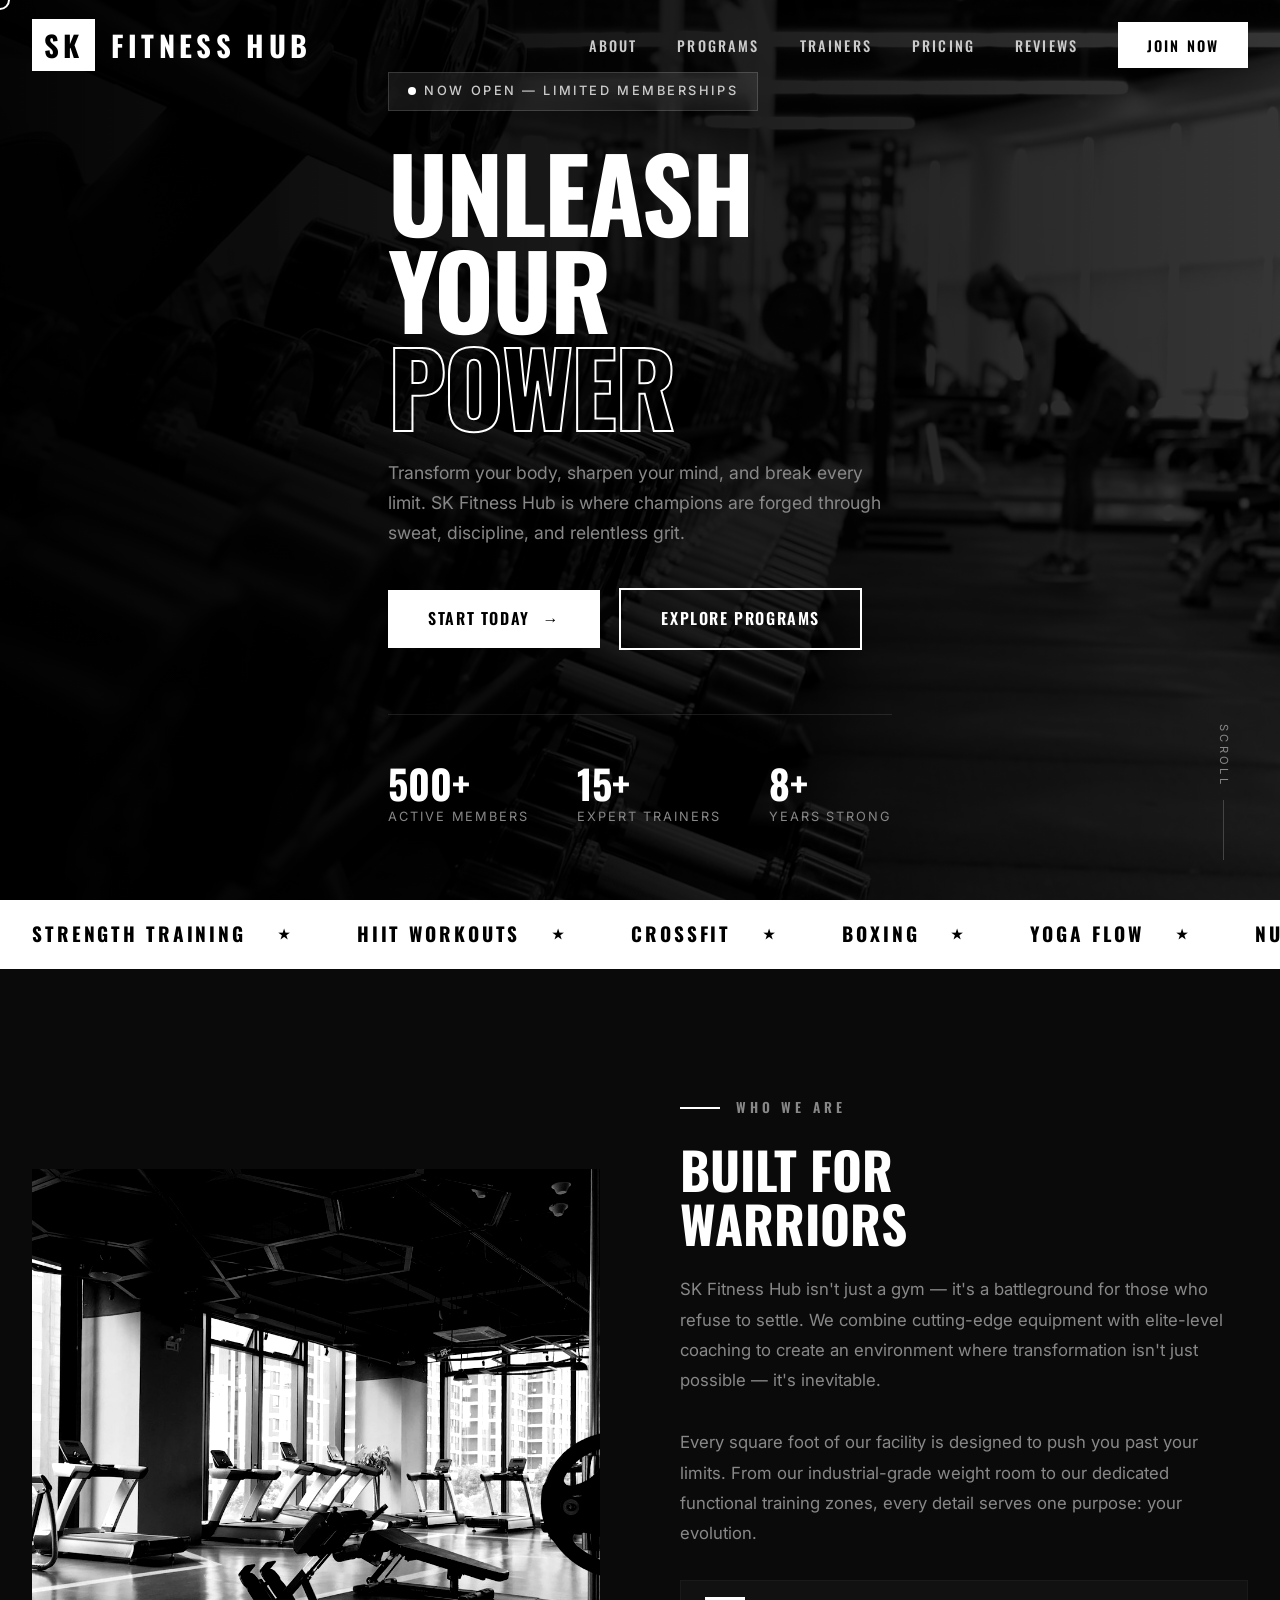
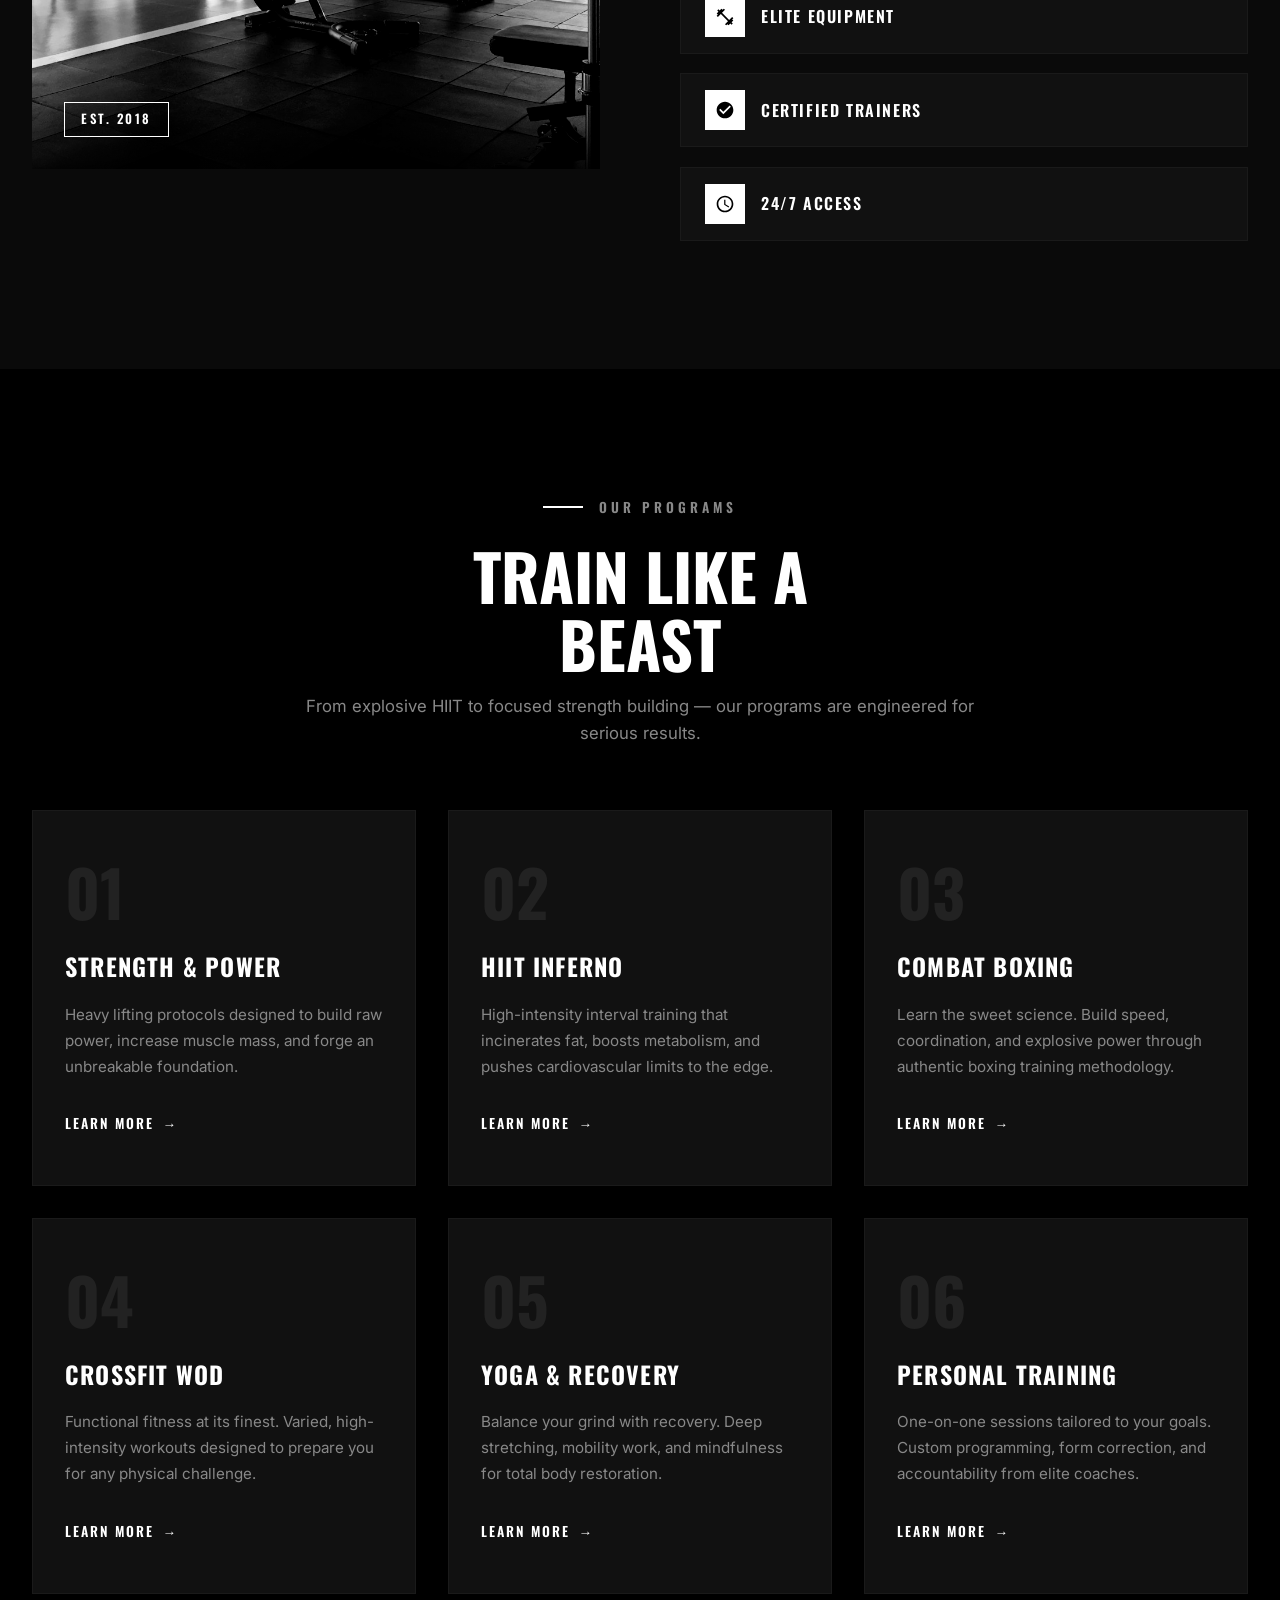
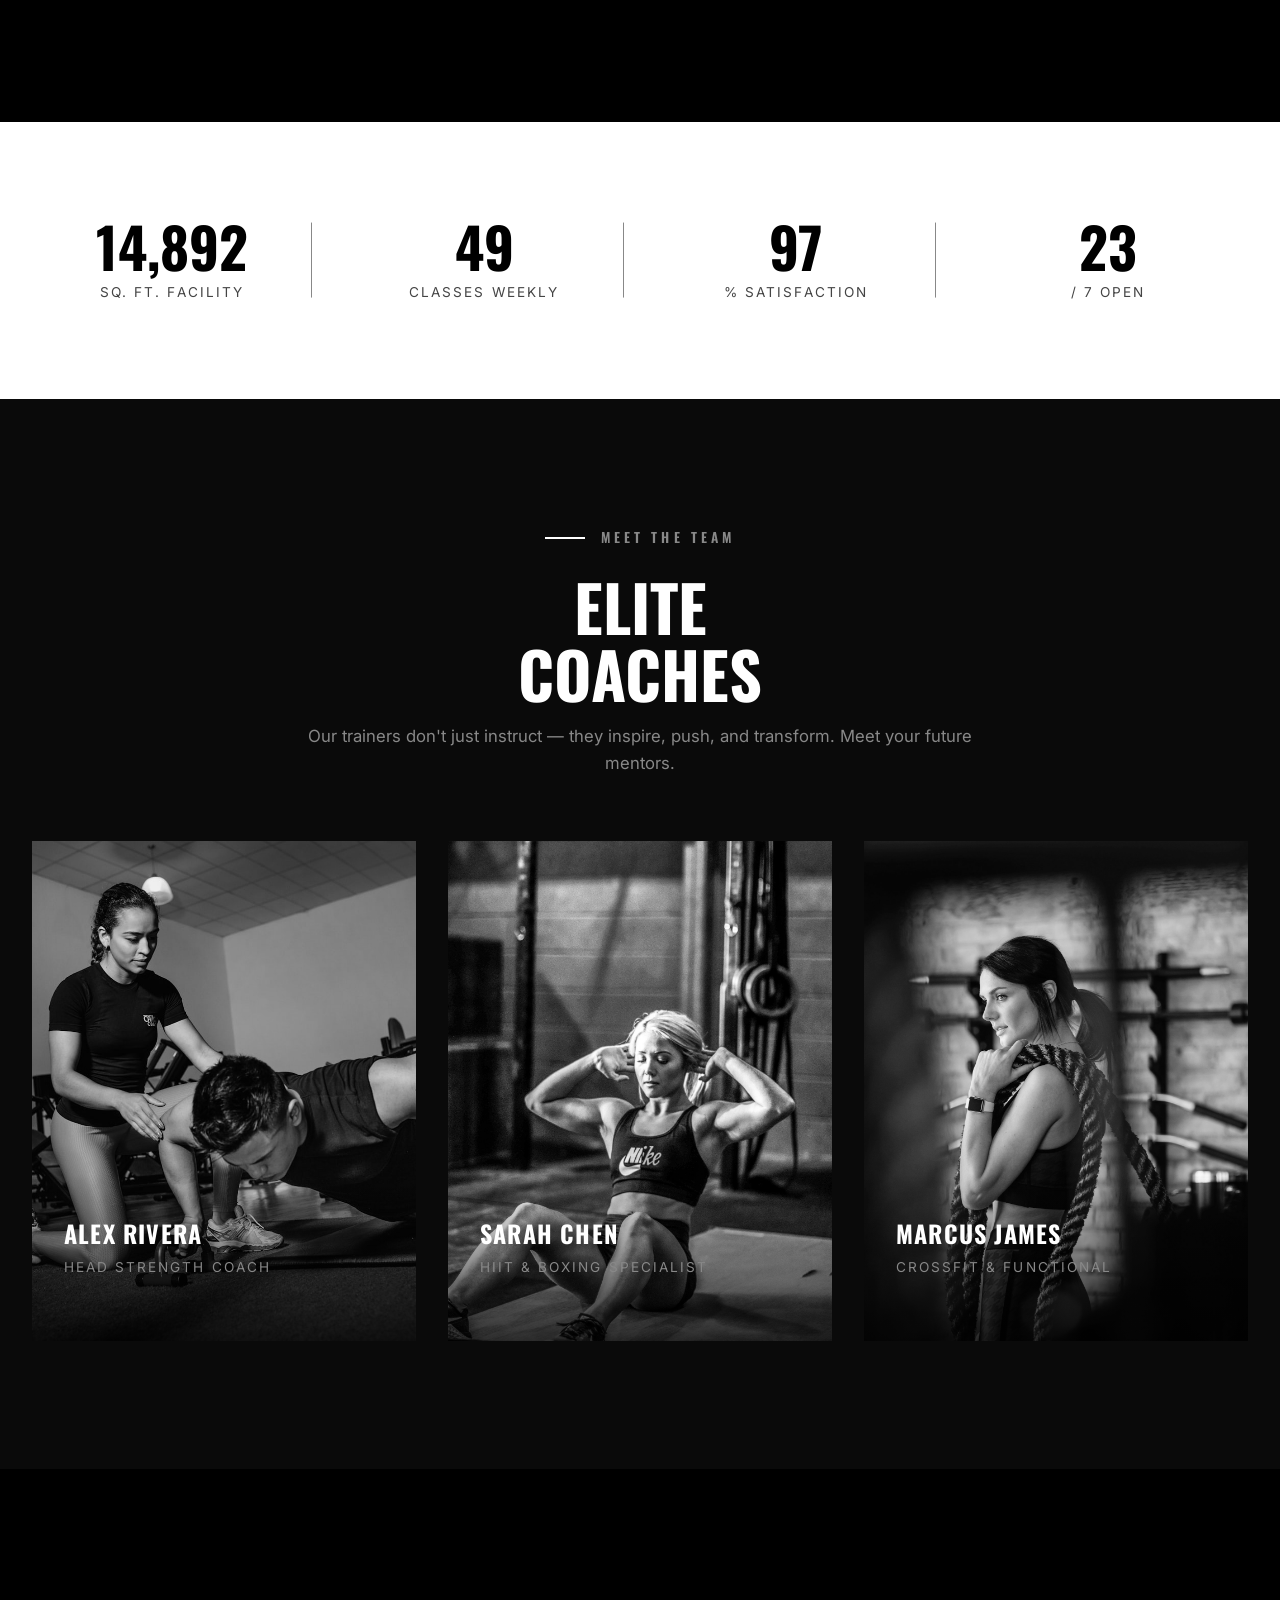
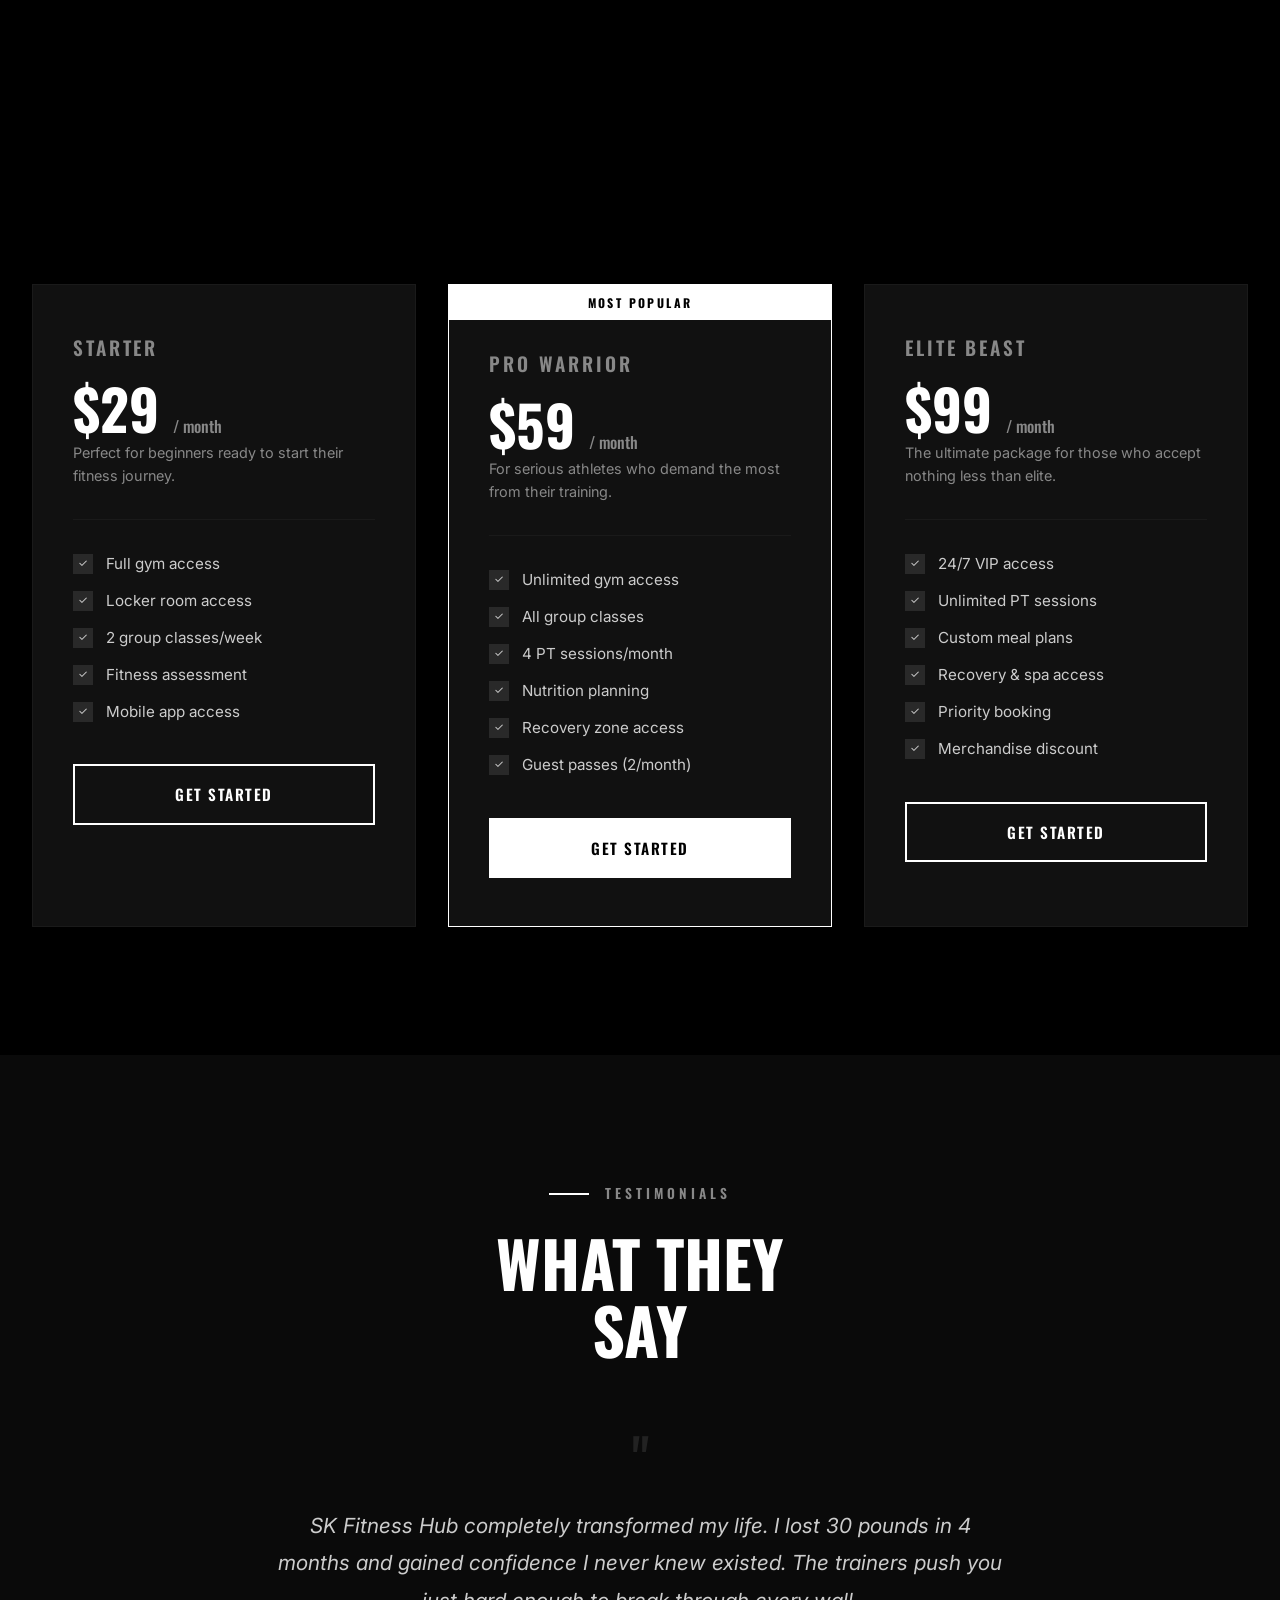
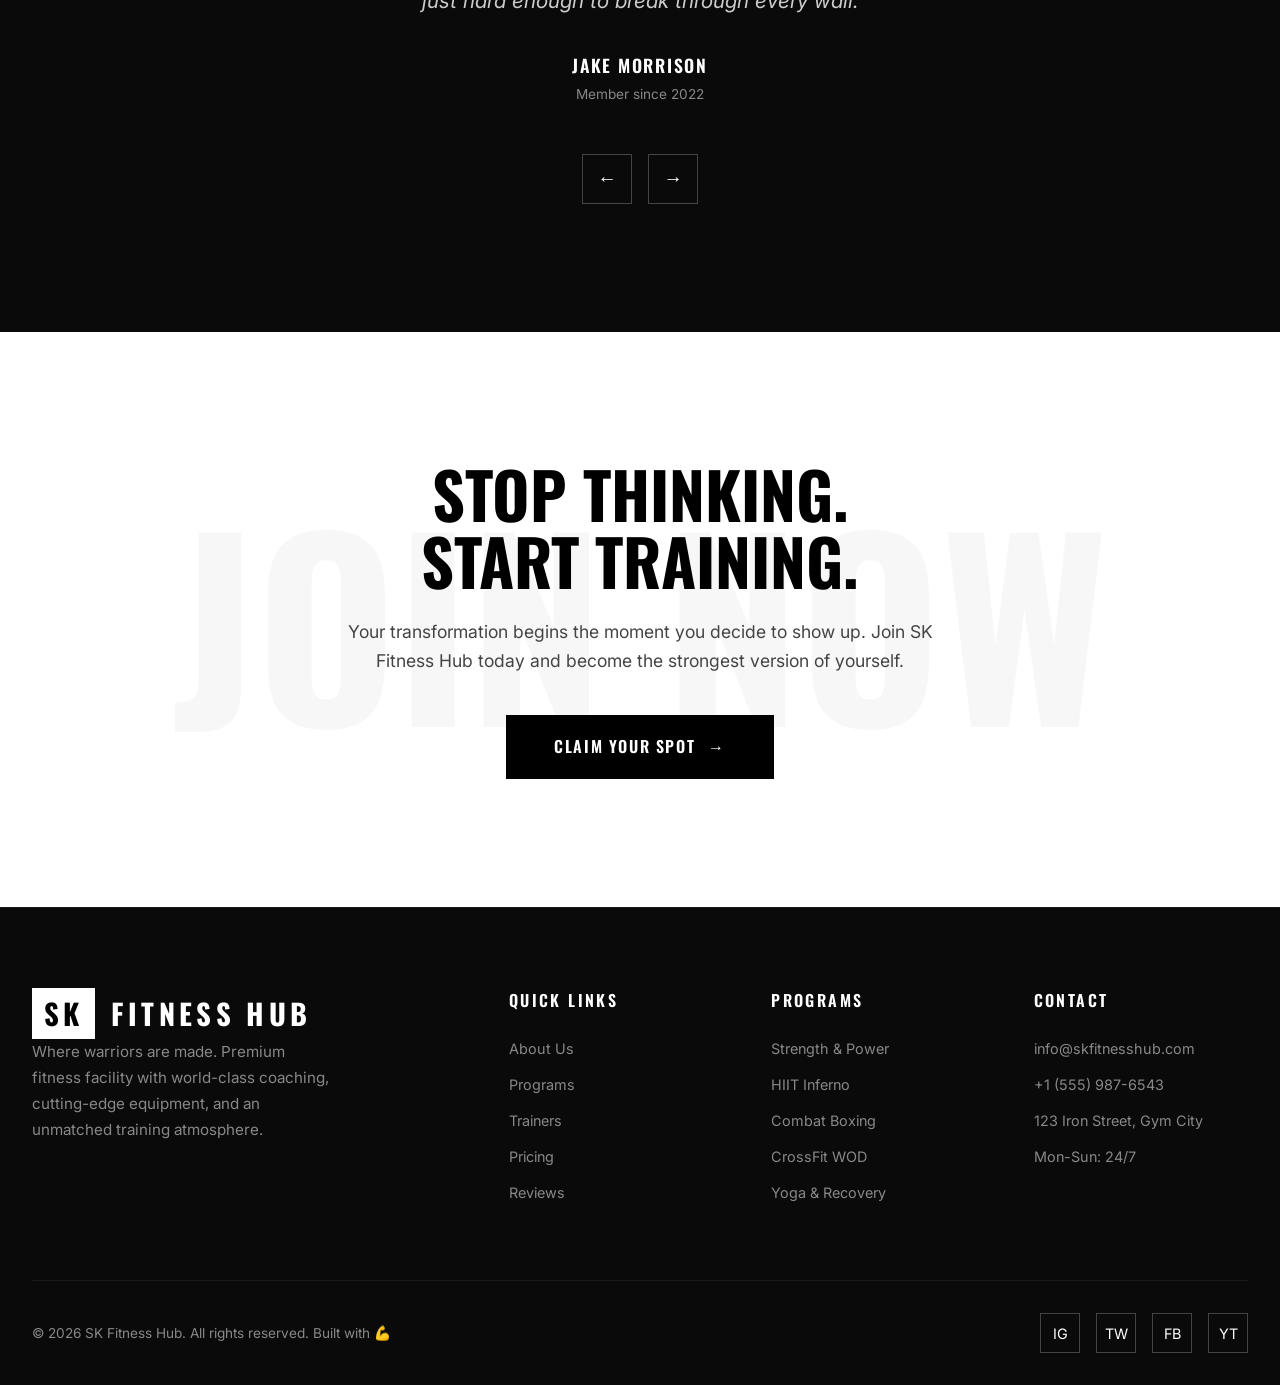
==== commit 03c1b77c: "Add files via upload" ====
--- a/index.html
+++ b/index.html
@@ -1,13 +1,17 @@
 <!DOCTYPE html>
 <html lang="en">
+
 <head>
   <meta charset="UTF-8">
   <meta name="viewport" content="width=device-width, initial-scale=1.0">
-  <meta name="description" content="SK Fitness Hub — Unleash your power. Premium gym & fitness center with world-class trainers, modern equipment, and transformative programs.">
+  <meta name="description"
+    content="SK Fitness Hub — Unleash your power. Premium gym & fitness center with world-class trainers, modern equipment, and transformative programs.">
   <title>SK Fitness Hub — Unleash Your Power</title>
   <link rel="stylesheet" href="styles.css">
-  <link rel="icon" href="data:image/svg+xml,<svg xmlns='http://www.w3.org/2000/svg' viewBox='0 0 100 100'><text y='.9em' font-size='90'>🏋️</text></svg>">
+  <link rel="icon"
+    href="data:image/svg+xml,<svg xmlns='http://www.w3.org/2000/svg' viewBox='0 0 100 100'><text y='.9em' font-size='90'>🏋️</text></svg>">
 </head>
+
 <body>
 
   <!-- LOADER -->
@@ -44,7 +48,7 @@
   <!-- HERO -->
   <section class="hero" id="hero">
     <div class="hero-bg">
-      <img src="images/hero.png" alt="Fitness training">
+      <img src="images/hero-bg.jpg" alt="Fitness training">
     </div>
     <div class="hero-overlay"></div>
     <div class="container hero-content">
@@ -58,7 +62,8 @@
         <div class="line"><span class="outline-text">Power</span></div>
       </h1>
       <p class="hero-desc">
-        Transform your body, sharpen your mind, and break every limit. SK Fitness Hub is where champions are forged through sweat, discipline, and relentless grit.
+        Transform your body, sharpen your mind, and break every limit. SK Fitness Hub is where champions are forged
+        through sweat, discipline, and relentless grit.
       </p>
       <div class="hero-actions">
         <a href="#pricing" class="btn-primary">
@@ -114,7 +119,7 @@
   <section class="about section-padding" id="about">
     <div class="container about-grid">
       <div class="about-image reveal-left">
-        <img src="images/gym.png" alt="SK Fitness Hub gym interior">
+        <img src="images/about-gym.jpg" alt="SK Fitness Hub gym interior">
         <div class="about-image-overlay">
           <span class="tag">Est. 2018</span>
         </div>
@@ -123,27 +128,39 @@
         <div class="section-label">Who We Are</div>
         <h2>Built for<br>Warriors</h2>
         <p>
-          SK Fitness Hub isn't just a gym — it's a battleground for those who refuse to settle. We combine cutting-edge equipment with elite-level coaching to create an environment where transformation isn't just possible — it's inevitable.
+          SK Fitness Hub isn't just a gym — it's a battleground for those who refuse to settle. We combine cutting-edge
+          equipment with elite-level coaching to create an environment where transformation isn't just possible — it's
+          inevitable.
         </p>
         <p>
-          Every square foot of our facility is designed to push you past your limits. From our industrial-grade weight room to our dedicated functional training zones, every detail serves one purpose: your evolution.
+          Every square foot of our facility is designed to push you past your limits. From our industrial-grade weight
+          room to our dedicated functional training zones, every detail serves one purpose: your evolution.
         </p>
         <div class="feature-list">
           <div class="feature-item">
             <div class="feature-icon">
-              <svg viewBox="0 0 24 24"><path d="M20.57 14.86L22 13.43 20.57 12 17 15.57 8.43 7 12 3.43 10.57 2 9.14 3.43 7.71 2 5.57 4.14 4.14 2.71 2.71 4.14l1.43 1.43L2 7.71l1.43 1.43L2 10.57 3.43 12 7 8.43 15.57 17 12 20.57 13.43 22l1.43-1.43L16.29 22l2.14-2.14 1.43 1.43 1.43-1.43-1.43-1.43L22 16.29z"/></svg>
+              <svg viewBox="0 0 24 24">
+                <path
+                  d="M20.57 14.86L22 13.43 20.57 12 17 15.57 8.43 7 12 3.43 10.57 2 9.14 3.43 7.71 2 5.57 4.14 4.14 2.71 2.71 4.14l1.43 1.43L2 7.71l1.43 1.43L2 10.57 3.43 12 7 8.43 15.57 17 12 20.57 13.43 22l1.43-1.43L16.29 22l2.14-2.14 1.43 1.43 1.43-1.43-1.43-1.43L22 16.29z" />
+              </svg>
             </div>
             <h4>Elite Equipment</h4>
           </div>
           <div class="feature-item">
             <div class="feature-icon">
-              <svg viewBox="0 0 24 24"><path d="M12 2C6.48 2 2 6.48 2 12s4.48 10 10 10 10-4.48 10-10S17.52 2 12 2zm-2 15l-5-5 1.41-1.41L10 14.17l7.59-7.59L19 8l-9 9z"/></svg>
+              <svg viewBox="0 0 24 24">
+                <path
+                  d="M12 2C6.48 2 2 6.48 2 12s4.48 10 10 10 10-4.48 10-10S17.52 2 12 2zm-2 15l-5-5 1.41-1.41L10 14.17l7.59-7.59L19 8l-9 9z" />
+              </svg>
             </div>
             <h4>Certified Trainers</h4>
           </div>
           <div class="feature-item">
             <div class="feature-icon">
-              <svg viewBox="0 0 24 24"><path d="M11.99 2C6.47 2 2 6.48 2 12s4.47 10 9.99 10C17.52 22 22 17.52 22 12S17.52 2 11.99 2zM12 20c-4.42 0-8-3.58-8-8s3.58-8 8-8 8 3.58 8 8-3.58 8-8 8zm.5-13H11v6l5.25 3.15.75-1.23-4.5-2.67z"/></svg>
+              <svg viewBox="0 0 24 24">
+                <path
+                  d="M11.99 2C6.47 2 2 6.48 2 12s4.47 10 9.99 10C17.52 22 22 17.52 22 12S17.52 2 11.99 2zM12 20c-4.42 0-8-3.58-8-8s3.58-8 8-8 8 3.58 8 8-3.58 8-8 8zm.5-13H11v6l5.25 3.15.75-1.23-4.5-2.67z" />
+              </svg>
             </div>
             <h4>24/7 Access</h4>
           </div>
@@ -164,7 +181,8 @@
         <div class="program-card reveal">
           <div class="program-number">01</div>
           <h3>Strength & Power</h3>
-          <p>Heavy lifting protocols designed to build raw power, increase muscle mass, and forge an unbreakable foundation.</p>
+          <p>Heavy lifting protocols designed to build raw power, increase muscle mass, and forge an unbreakable
+            foundation.</p>
           <a href="#" class="program-link">
             Learn More <span class="arrow">→</span>
           </a>
@@ -172,7 +190,8 @@
         <div class="program-card reveal">
           <div class="program-number">02</div>
           <h3>HIIT Inferno</h3>
-          <p>High-intensity interval training that incinerates fat, boosts metabolism, and pushes cardiovascular limits to the edge.</p>
+          <p>High-intensity interval training that incinerates fat, boosts metabolism, and pushes cardiovascular limits
+            to the edge.</p>
           <a href="#" class="program-link">
             Learn More <span class="arrow">→</span>
           </a>
@@ -180,7 +199,8 @@
         <div class="program-card reveal">
           <div class="program-number">03</div>
           <h3>Combat Boxing</h3>
-          <p>Learn the sweet science. Build speed, coordination, and explosive power through authentic boxing training methodology.</p>
+          <p>Learn the sweet science. Build speed, coordination, and explosive power through authentic boxing training
+            methodology.</p>
           <a href="#" class="program-link">
             Learn More <span class="arrow">→</span>
           </a>
@@ -188,7 +208,8 @@
         <div class="program-card reveal">
           <div class="program-number">04</div>
           <h3>CrossFit WOD</h3>
-          <p>Functional fitness at its finest. Varied, high-intensity workouts designed to prepare you for any physical challenge.</p>
+          <p>Functional fitness at its finest. Varied, high-intensity workouts designed to prepare you for any physical
+            challenge.</p>
           <a href="#" class="program-link">
             Learn More <span class="arrow">→</span>
           </a>
@@ -196,7 +217,8 @@
         <div class="program-card reveal">
           <div class="program-number">05</div>
           <h3>Yoga & Recovery</h3>
-          <p>Balance your grind with recovery. Deep stretching, mobility work, and mindfulness for total body restoration.</p>
+          <p>Balance your grind with recovery. Deep stretching, mobility work, and mindfulness for total body
+            restoration.</p>
           <a href="#" class="program-link">
             Learn More <span class="arrow">→</span>
           </a>
@@ -204,7 +226,8 @@
         <div class="program-card reveal">
           <div class="program-number">06</div>
           <h3>Personal Training</h3>
-          <p>One-on-one sessions tailored to your goals. Custom programming, form correction, and accountability from elite coaches.</p>
+          <p>One-on-one sessions tailored to your goals. Custom programming, form correction, and accountability from
+            elite coaches.</p>
           <a href="#" class="program-link">
             Learn More <span class="arrow">→</span>
           </a>
@@ -247,7 +270,7 @@
       </div>
       <div class="trainers-grid">
         <div class="trainer-card reveal">
-          <img src="images/trainer.png" alt="Coach Alex Rivera">
+          <img src="images/trainer-alex.jpg" alt="Coach Alex Rivera">
           <div class="trainer-info">
             <h3>Alex Rivera</h3>
             <div class="role">Head Strength Coach</div>
@@ -259,7 +282,7 @@
           </div>
         </div>
         <div class="trainer-card reveal">
-          <img src="images/hero.png" alt="Coach Sarah Chen">
+          <img src="images/trainer-sarah.jpg" alt="Coach Sarah Chen">
           <div class="trainer-info">
             <h3>Sarah Chen</h3>
             <div class="role">HIIT & Boxing Specialist</div>
@@ -271,7 +294,7 @@
           </div>
         </div>
         <div class="trainer-card reveal">
-          <img src="images/gym.png" alt="Coach Marcus James">
+          <img src="images/trainer-marcus.jpg" alt="Coach Marcus James">
           <div class="trainer-info">
             <h3>Marcus James</h3>
             <div class="role">CrossFit & Functional</div>
@@ -354,19 +377,23 @@
         <div class="testimonial-track" id="testimonialTrack">
           <div class="testimonial-item">
             <div class="testimonial-quote">"</div>
-            <p class="testimonial-text">SK Fitness Hub completely transformed my life. I lost 30 pounds in 4 months and gained confidence I never knew existed. The trainers push you just hard enough to break through every wall.</p>
+            <p class="testimonial-text">SK Fitness Hub completely transformed my life. I lost 30 pounds in 4 months and
+              gained confidence I never knew existed. The trainers push you just hard enough to break through every
+              wall.</p>
             <div class="testimonial-author">Jake Morrison</div>
             <div class="testimonial-role">Member since 2022</div>
           </div>
           <div class="testimonial-item">
             <div class="testimonial-quote">"</div>
-            <p class="testimonial-text">The atmosphere here is electric. Every time I walk in, I feel the energy that drives me to go harder. The community, the coaches, the equipment — everything is world-class.</p>
+            <p class="testimonial-text">The atmosphere here is electric. Every time I walk in, I feel the energy that
+              drives me to go harder. The community, the coaches, the equipment — everything is world-class.</p>
             <div class="testimonial-author">Priya Sharma</div>
             <div class="testimonial-role">Pro Warrior Member</div>
           </div>
           <div class="testimonial-item">
             <div class="testimonial-quote">"</div>
-            <p class="testimonial-text">As a competitive athlete, I need a facility that matches my intensity. SK Fitness Hub exceeded every expectation. The strength coaching here is absolutely elite-level.</p>
+            <p class="testimonial-text">As a competitive athlete, I need a facility that matches my intensity. SK
+              Fitness Hub exceeded every expectation. The strength coaching here is absolutely elite-level.</p>
             <div class="testimonial-author">Marcus Williams</div>
             <div class="testimonial-role">Elite Beast Member</div>
           </div>
@@ -383,7 +410,8 @@
   <section class="cta-section" id="contact">
     <div class="container">
       <h2 class="reveal">Stop Thinking.<br>Start Training.</h2>
-      <p class="reveal">Your transformation begins the moment you decide to show up. Join SK Fitness Hub today and become the strongest version of yourself.</p>
+      <p class="reveal">Your transformation begins the moment you decide to show up. Join SK Fitness Hub today and
+        become the strongest version of yourself.</p>
       <a href="#pricing" class="btn-dark reveal">
         <span>Claim Your Spot</span>
         <span>→</span>
@@ -397,7 +425,8 @@
       <div class="footer-grid">
         <div class="footer-brand">
           <a href="#" class="logo"><span>SK</span> FITNESS HUB</a>
-          <p>Where warriors are made. Premium fitness facility with world-class coaching, cutting-edge equipment, and an unmatched training atmosphere.</p>
+          <p>Where warriors are made. Premium fitness facility with world-class coaching, cutting-edge equipment, and an
+            unmatched training atmosphere.</p>
         </div>
         <div class="footer-col">
           <h4>Quick Links</h4>
@@ -438,6 +467,16 @@
   <!-- BACK TO TOP -->
   <button class="back-to-top" id="backToTop" aria-label="Back to top">↑</button>
 
+  <!-- Chatbase Chatbot -->
+  <script>
+    window.chatbaseConfig = {
+      chatbotId: "oR51FW23QzCzvtrxdMmg0",
+    }
+  </script>
+  <script src="https://www.chatbase.co/embed.min.js" chatbotId="oR51FW23QzCzvtrxdMmg0" domain="www.chatbase.co" defer>
+  </script>
+
   <script src="script.js"></script>
 </body>
-</html>
+
+</html>
